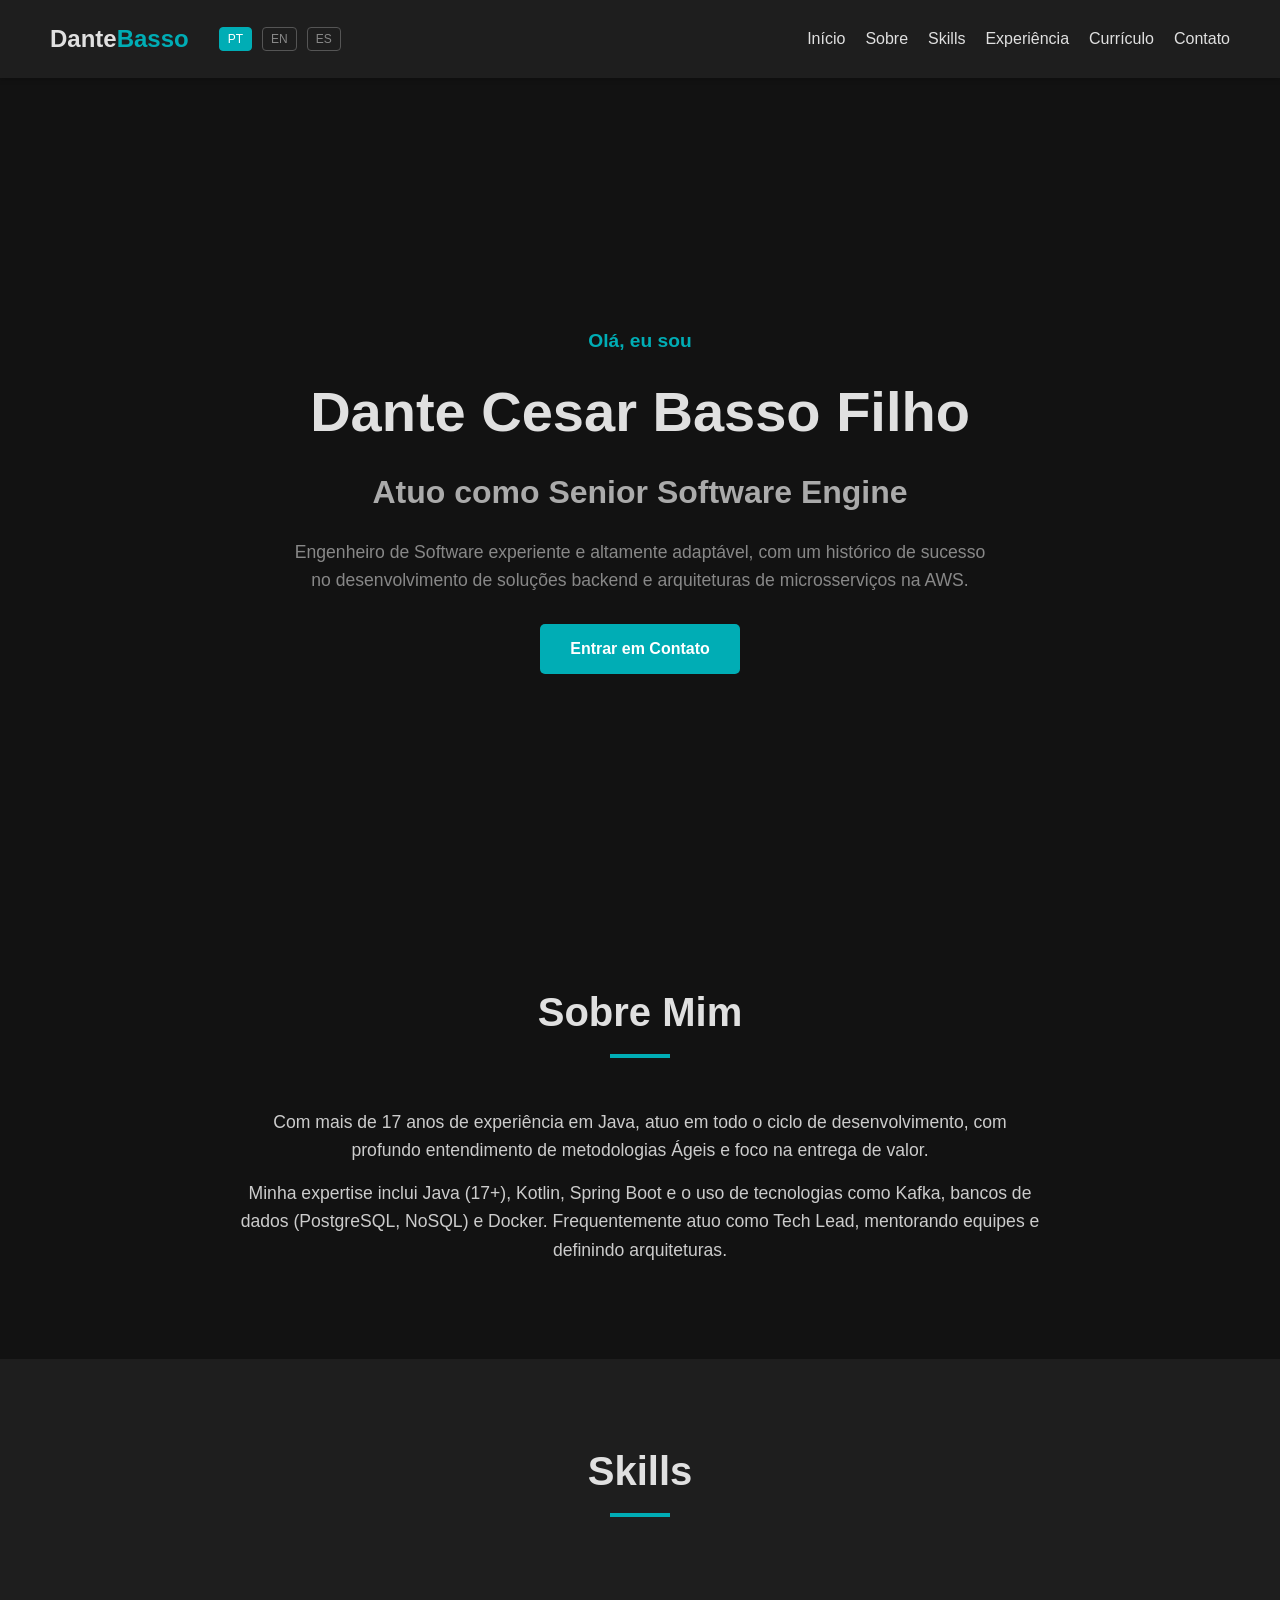
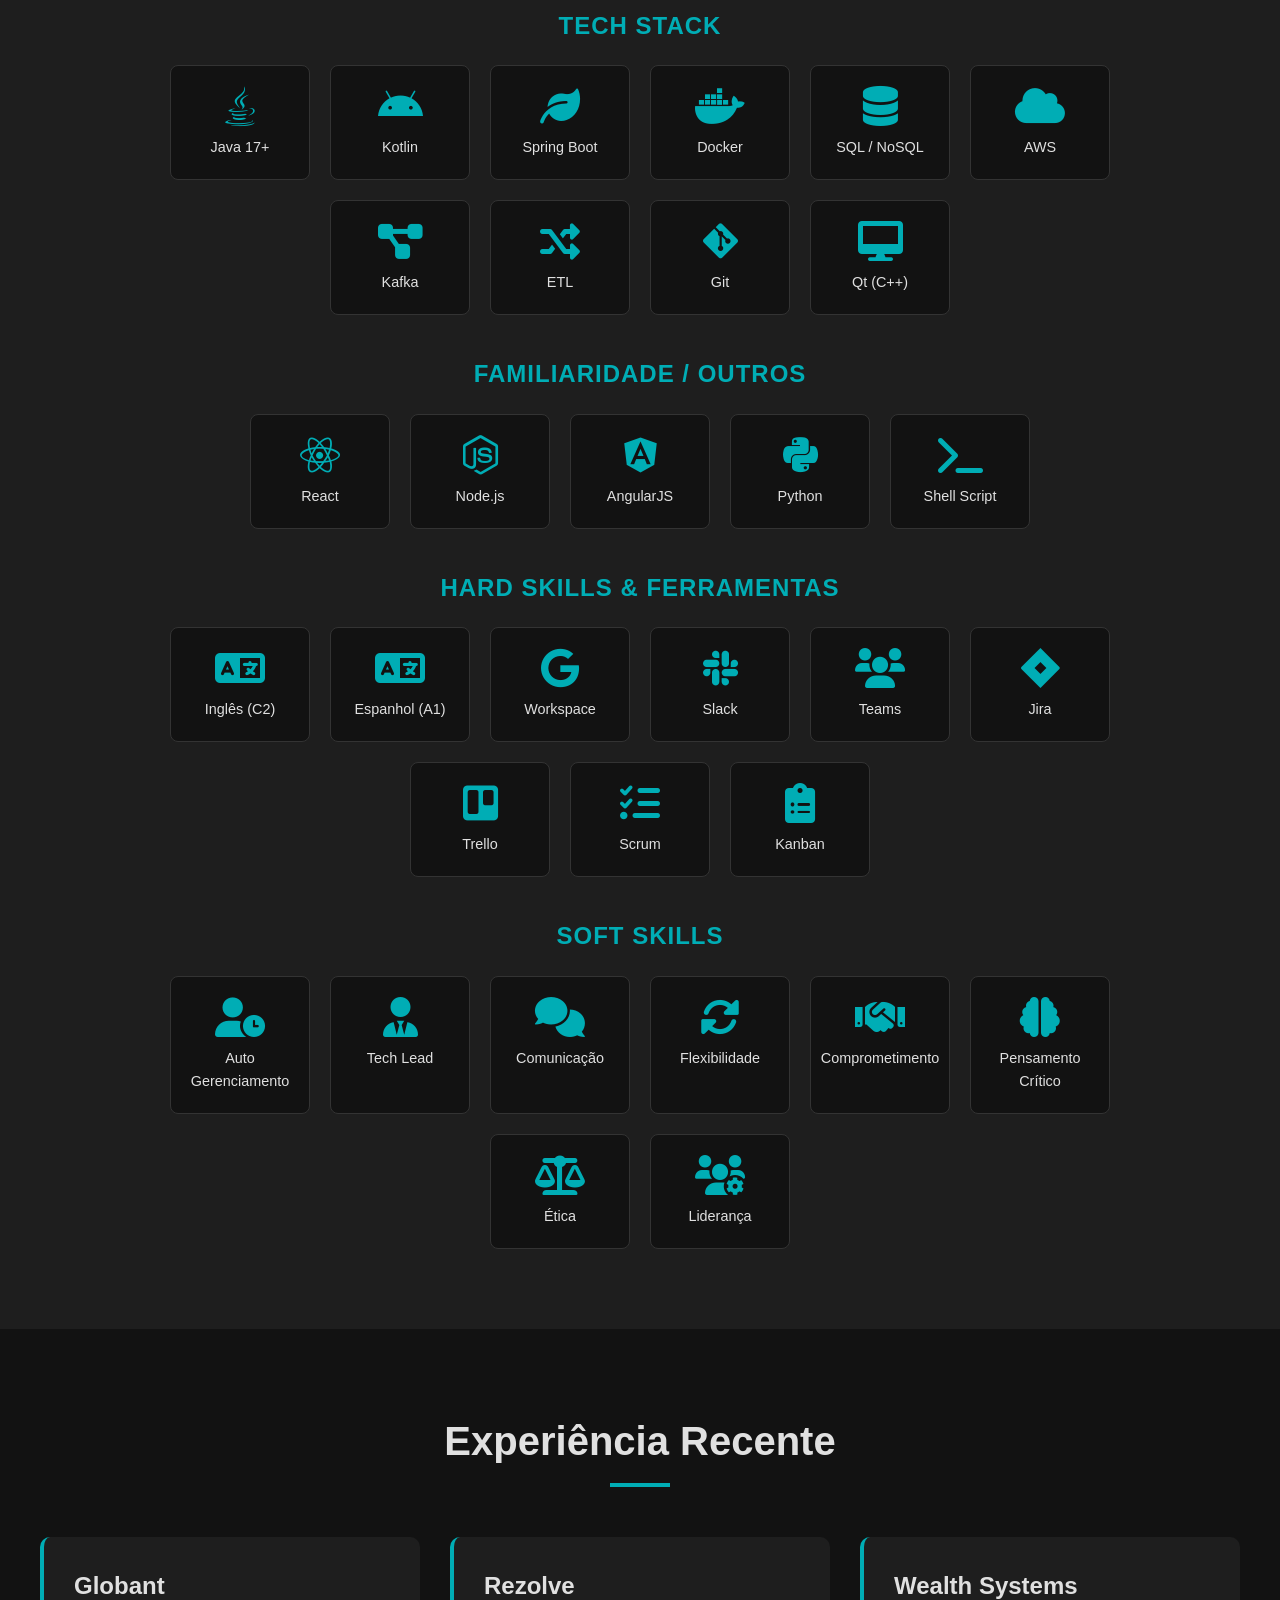
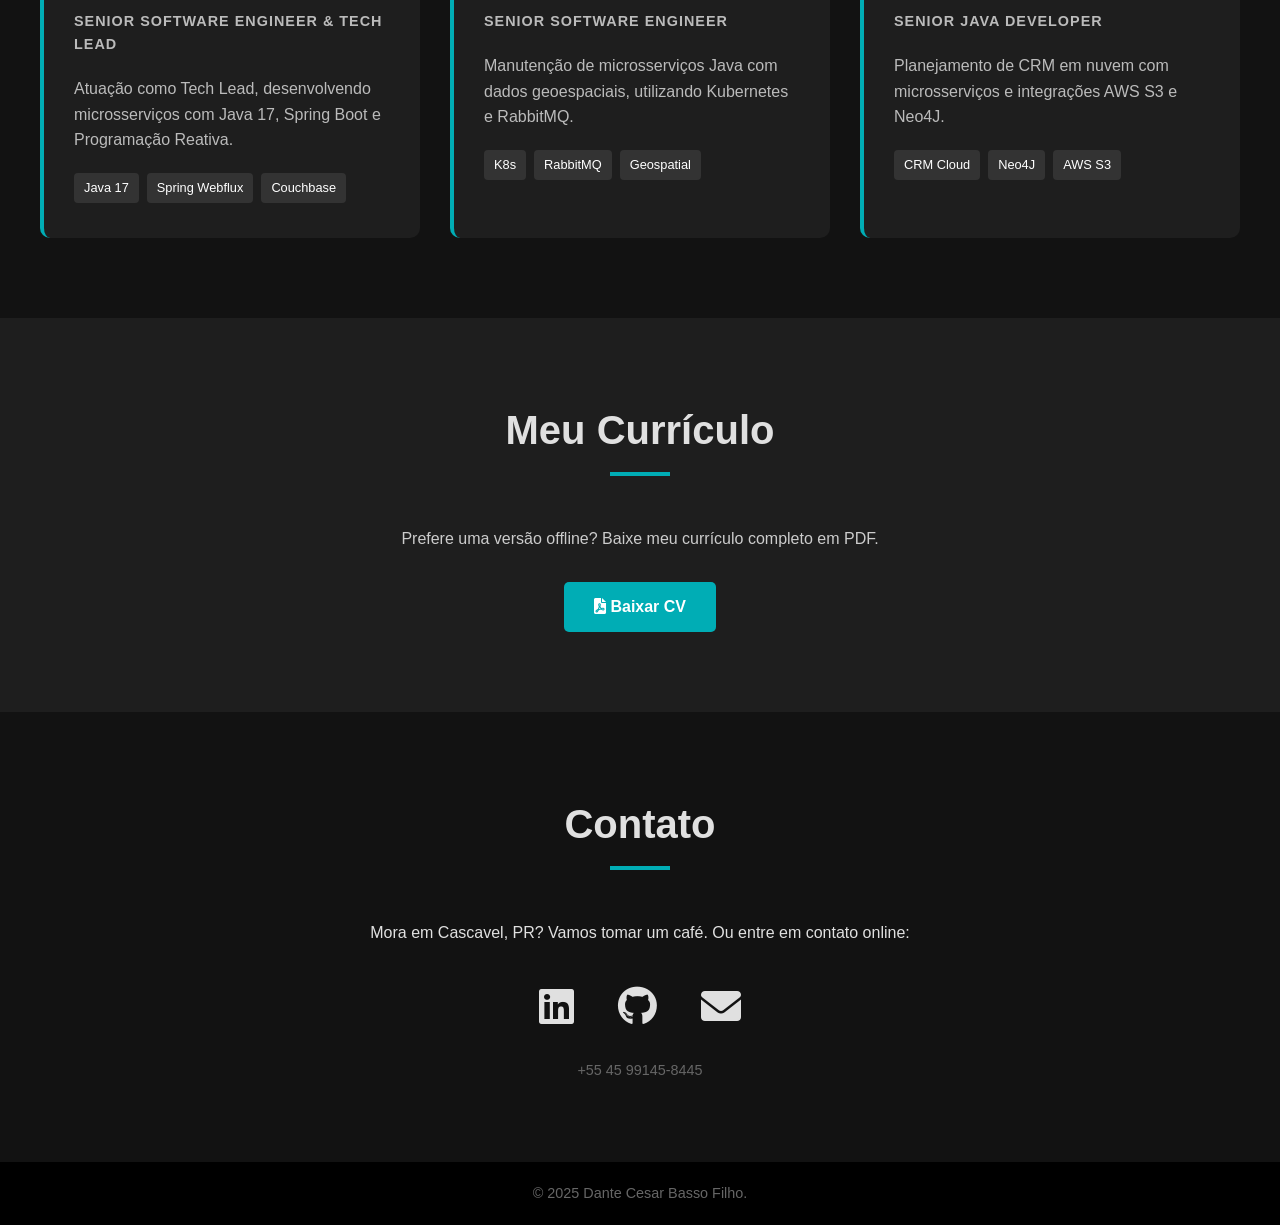
==== index.html @ 99626575 "Modelo em portugues, ingles e espanhol" ====
<!DOCTYPE html>
<html lang="pt-BR">
<head>
    <meta charset="UTF-8">
    <meta name="viewport" content="width=device-width, initial-scale=1.0">
    <title>Portfólio | Dante Basso</title>
    <link rel="stylesheet" href="https://cdnjs.cloudflare.com/ajax/libs/font-awesome/6.0.0/css/all.min.css">
    <link rel="stylesheet" href="style.css">
</head>
<body>

    <nav class="navbar">
        <div class="logo">Dante<span>Basso</span></div>
        
        <div class="language-switch">
            <button id="btn-pt" class="lang-btn active">PT</button>
            <button id="btn-en" class="lang-btn">EN</button>
            <button id="btn-es" class="lang-btn">ES</button>
        </div>

        <ul class="nav-links">
            <li><a href="#home" data-i18n="nav_home">Início</a></li>
            <li><a href="#about" data-i18n="nav_about">Sobre</a></li>
            <li><a href="#skills" data-i18n="nav_skills">Skills</a></li>
            <li><a href="#experience" data-i18n="nav_exp">Experiência</a></li>
            <li><a href="#resume" data-i18n="nav_resume">Currículo</a></li>
            <li><a href="#contact" data-i18n="nav_contact">Contato</a></li>
        </ul>
        <div class="menu-btn">
            <i class="fas fa-bars"></i>
        </div>
    </nav>

    <section id="home" class="hero">
        <div class="hero-content">
            <span class="greeting" data-i18n="hero_greeting">Olá, eu sou</span>
            <h1 class="name">Dante Cesar Basso Filho</h1>
            <h3 class="title"><span data-i18n="hero_role_prefix">Atuo como</span> <span id="typewriter"></span></h3>
            <p class="description" data-i18n="hero_desc">
                Engenheiro de Software experiente e altamente adaptável, com um histórico de sucesso no desenvolvimento de soluções backend e arquiteturas de microsserviços na AWS.
            </p>
            <a href="#contact" class="btn" data-i18n="btn_contact">Entrar em Contato</a>
        </div>
    </section>

    <section id="about" class="section">
        <h2 class="section-title" data-i18n="about_title">Sobre Mim</h2>
        <div class="about-content">
            <div class="about-text">
                <p data-i18n="about_text_1">
                    Com mais de 17 anos de experiência em Java, atuo em todo o ciclo de desenvolvimento, com profundo entendimento de metodologias Ágeis e foco na entrega de valor.
                </p>
                <p data-i18n="about_text_2">
                    Minha expertise inclui Java (17+), Kotlin, Spring Boot e o uso de tecnologias como Kafka, bancos de dados (PostgreSQL, NoSQL) e Docker. Frequentemente atuo como Tech Lead, mentorando equipes e definindo arquiteturas.
                </p>
            </div>
        </div>
    </section>

    <section id="skills" class="section bg-alt">
        <h2 class="section-title" data-i18n="nav_skills">Skills</h2>
        
        <h3 class="skill-category-title">Tech Stack</h3>
        <div class="skills-container">
            <div class="skill-card"><i class="fab fa-java"></i><p>Java 17+</p></div>
            <div class="skill-card"><i class="fab fa-android"></i><p>Kotlin</p></div>
            <div class="skill-card"><i class="fas fa-leaf"></i><p>Spring Boot</p></div>
            <div class="skill-card"><i class="fab fa-docker"></i><p>Docker</p></div>
            <div class="skill-card"><i class="fas fa-database"></i><p>SQL / NoSQL</p></div>
            <div class="skill-card"><i class="fas fa-cloud"></i><p>AWS</p></div>
            <div class="skill-card"><i class="fas fa-project-diagram"></i><p>Kafka</p></div>
            <div class="skill-card"><i class="fas fa-random"></i><p>ETL</p></div>
            <div class="skill-card"><i class="fab fa-git-alt"></i><p>Git</p></div>
            <div class="skill-card"><i class="fas fa-desktop"></i><p>Qt (C++)</p></div>
        </div>

        <h3 class="skill-category-title" data-i18n="skills_cat_familiarity">Familiaridade</h3>
        <div class="skills-container">
            <div class="skill-card"><i class="fab fa-react"></i><p>React</p></div>
            <div class="skill-card"><i class="fab fa-node-js"></i><p>Node.js</p></div>
            <div class="skill-card"><i class="fab fa-angular"></i><p>AngularJS</p></div>
            <div class="skill-card"><i class="fab fa-python"></i><p>Python</p></div>
            <div class="skill-card"><i class="fas fa-terminal"></i><p>Shell Script</p></div>
        </div>

        <h3 class="skill-category-title" data-i18n="skills_cat_hard">Hard Skills & Tools</h3>
        <div class="skills-container">
            <div class="skill-card"><i class="fas fa-language"></i><p data-i18n="skill_english">Inglês (C2)</p></div>
            <div class="skill-card"><i class="fas fa-language"></i><p data-i18n="skill_spanish">Espanhol (A1)</p></div>
            <div class="skill-card"><i class="fab fa-google"></i><p>Workspace</p></div>
            <div class="skill-card"><i class="fab fa-slack"></i><p>Slack</p></div>
            <div class="skill-card"><i class="fas fa-users"></i><p>Teams</p></div>
            <div class="skill-card"><i class="fab fa-jira"></i><p>Jira</p></div>
            <div class="skill-card"><i class="fab fa-trello"></i><p>Trello</p></div>
            <div class="skill-card"><i class="fas fa-tasks"></i><p>Scrum</p></div>
            <div class="skill-card"><i class="fas fa-clipboard-list"></i><p>Kanban</p></div>
        </div>

        <h3 class="skill-category-title">Soft Skills</h3>
        <div class="skills-container">
            <div class="skill-card"><i class="fas fa-user-clock"></i><p data-i18n="skill_self_management">Auto Gerenciamento</p></div>
            <div class="skill-card"><i class="fas fa-user-tie"></i><p>Tech Lead</p></div>
            <div class="skill-card"><i class="fas fa-comments"></i><p data-i18n="skill_communication">Comunicação</p></div>
            <div class="skill-card"><i class="fas fa-sync-alt"></i><p data-i18n="skill_flexibility">Flexibilidade</p></div>
            <div class="skill-card"><i class="fas fa-handshake"></i><p data-i18n="skill_commitment">Comprometimento</p></div>
            <div class="skill-card"><i class="fas fa-brain"></i><p data-i18n="skill_critical">Pensamento Crítico</p></div>
            <div class="skill-card"><i class="fas fa-balance-scale"></i><p data-i18n="skill_ethics">Ética</p></div>
            <div class="skill-card"><i class="fas fa-users-cog"></i><p data-i18n="skill_leadership">Liderança</p></div>
        </div>
    </section>

    <section id="experience" class="section">
        <h2 class="section-title" data-i18n="exp_title">Experiência Recente</h2>
        <div class="projects-container">
            
            <div class="project-card">
                <div class="project-info">
                    <h3>Globant</h3>
                    <p class="role">Senior Software Engineer & Tech Lead</p>
                    <p data-i18n="exp_globant_desc">
                        Atuação como Tech Lead, desenvolvendo microsserviços com Java 17, Spring Boot e Programação Reativa.
                    </p>
                    <div class="tags">
                        <span>Java 17</span><span>Spring Webflux</span><span>Couchbase</span>
                    </div>
                </div>
            </div>

            <div class="project-card">
                <div class="project-info">
                    <h3>Rezolve</h3>
                    <p class="role">Senior Software Engineer</p>
                    <p data-i18n="exp_rezolve_desc">
                        Manutenção de microsserviços Java com dados geoespaciais, utilizando Kubernetes e RabbitMQ.
                    </p>
                    <div class="tags">
                        <span>K8s</span><span>RabbitMQ</span><span>Geospatial</span>
                    </div>
                </div>
            </div>

            <div class="project-card">
                <div class="project-info">
                    <h3>Wealth Systems</h3>
                    <p class="role">Senior Java Developer</p>
                    <p data-i18n="exp_wealth_desc">
                        Planejamento de CRM em nuvem com microsserviços e integrações AWS S3 e Neo4J.
                    </p>
                    <div class="tags">
                        <span>CRM Cloud</span><span>Neo4J</span><span>AWS S3</span>
                    </div>
                </div>
            </div>

        </div>
    </section>

    <section id="resume" class="section bg-alt">
        <h2 class="section-title" data-i18n="resume_title">Meu Currículo</h2>
        <div class="resume-content" style="text-align: center;">
            <p style="margin-bottom: 30px; color: #ccc;" data-i18n="resume_text">
                Prefere uma versão offline? Baixe meu currículo completo em PDF.
            </p>
            <a href="cv.pdf" download="Dante_Basso_CV.pdf" class="btn">
                <i class="fas fa-file-pdf"></i> <span data-i18n="btn_download">Download CV</span>
            </a>
        </div>
    </section>

    <section id="contact" class="section">
        <h2 class="section-title" data-i18n="nav_contact">Contato</h2>
        <div class="contact-container" style="text-align: center;">
            <p data-i18n="contact_text">Mora em Cascavel, PR? Vamos tomar um café. Ou entre em contato online:</p>
            <div class="social-links">
                <a href="https://www.linkedin.com/in/dante-basso-filho" target="_blank"><i class="fab fa-linkedin"></i></a>
                <a href="https://github.com/dcbasso" target="_blank"><i class="fab fa-github"></i></a>
                <a href="mailto:dcbasso@gmail.com"><i class="fas fa-envelope"></i></a>
            </div>
            <p style="margin-top: 20px; font-size: 0.9rem; color: #666;">+55 45 99145-8445</p>
        </div>
    </section>

    <footer>
        <p>&copy; 2025 Dante Cesar Basso Filho.</p>
    </footer>

    <script src="script.js"></script>
</body>
</html>
---- style.css ----
/* === Variáveis === */
:root {
    --bg-color: #121212;
    --bg-alt: #1e1e1e;
    --text-color: #e0e0e0;
    --accent-color: #00adb5; 
    --accent-hover: #008c94;
    --font-main: 'Segoe UI', Tahoma, Geneva, Verdana, sans-serif;
}

/* === Reset === */
* { margin: 0; padding: 0; box-sizing: border-box; font-family: var(--font-main); scroll-behavior: smooth; }
body { background-color: var(--bg-color); color: var(--text-color); line-height: 1.6; }
a { text-decoration: none; color: inherit; }
ul { list-style: none; }

/* === Navbar === */
.navbar {
    display: flex; justify-content: space-between; align-items: center;
    padding: 20px 50px; background-color: var(--bg-alt);
    position: fixed; width: 100%; top: 0; z-index: 1000;
    box-shadow: 0 2px 5px rgba(0,0,0,0.2);
}
.logo { font-size: 1.5rem; font-weight: bold; }
.logo span { color: var(--accent-color); }

/* Switch Idioma */
.language-switch { display: flex; gap: 10px; margin-right: auto; margin-left: 30px;}
.lang-btn {
    background: transparent; border: 1px solid #555; color: #888;
    padding: 4px 8px; cursor: pointer; font-size: 0.75rem;
    border-radius: 4px; transition: 0.3s;
}
.lang-btn:hover { border-color: var(--accent-color); color: var(--accent-color); }
.lang-btn.active { background-color: var(--accent-color); border-color: var(--accent-color); color: #fff; }

.nav-links { display: flex; gap: 20px; }
.nav-links a { transition: 0.3s; font-weight: 500; }
.nav-links a:hover { color: var(--accent-color); }
.menu-btn { display: none; cursor: pointer; font-size: 1.5rem; }

/* === Hero === */
.hero { min-height: 100vh; display: flex; align-items: center; justify-content: center; text-align: center; padding: 100px 20px 0; }
.greeting { color: var(--accent-color); font-size: 1.2rem; font-weight: 600; }
.name { font-size: 3.5rem; margin: 10px 0; }
.title { font-size: 2rem; margin-bottom: 20px; color: #aaa; }
.description { max-width: 700px; margin: 0 auto 30px; color: #888; font-size: 1.1rem; }
.btn { padding: 12px 30px; background-color: var(--accent-color); color: #fff; border-radius: 5px; font-weight: bold; transition: 0.3s; display: inline-block; }
.btn:hover { background-color: var(--accent-hover); transform: scale(1.05); }

/* === Sections === */
.section { padding: 80px 20px; text-align: center; }
.bg-alt { background-color: var(--bg-alt); }
.section-title { font-size: 2.5rem; margin-bottom: 50px; position: relative; display: inline-block; }
.section-title::after { content: ''; display: block; width: 60px; height: 4px; background: var(--accent-color); margin: 10px auto 0; }

/* === About === */
.about-content { max-width: 800px; margin: 0 auto; }
.about-text p { margin-bottom: 15px; font-size: 1.1rem; color: #ccc; }

/* === Skills === */
.skill-category-title {
    font-size: 1.5rem;
    color: var(--accent-color);
    margin: 40px 0 20px;
    text-transform: uppercase;
    letter-spacing: 1px;
}
.skills-container { display: flex; flex-wrap: wrap; justify-content: center; gap: 20px; max-width: 1000px; margin: 0 auto; }
.skill-card { background: var(--bg-color); padding: 20px; border-radius: 8px; width: 140px; border: 1px solid #333; transition: 0.3s; display: flex; flex-direction: column; align-items: center; }
.skill-card:hover { border-color: var(--accent-color); transform: translateY(-5px); }
.skill-card i { font-size: 2.5rem; color: var(--accent-color); margin-bottom: 10px; }
.skill-card p { font-size: 0.9rem; font-weight: 500; }

/* === Projects/Experience === */
.projects-container { display: grid; grid-template-columns: repeat(auto-fit, minmax(300px, 1fr)); gap: 30px; max-width: 1200px; margin: 0 auto; }
.project-card { background: var(--bg-alt); padding: 30px; border-radius: 10px; text-align: left; border-left: 4px solid var(--accent-color); transition: 0.3s; }
.project-card:hover { transform: translateY(-5px); background: #252525; }
.project-card h3 { margin-bottom: 5px; font-size: 1.5rem; }
.role { color: var(--accent-color); font-size: 0.9rem; font-weight: bold; margin-bottom: 15px; text-transform: uppercase; letter-spacing: 1px; display: block; }
.project-info p { margin-bottom: 20px; color: #bbb; }
.tags span { font-size: 0.8rem; background: #333; color: #fff; padding: 5px 10px; border-radius: 4px; margin-right: 8px; display: inline-block; margin-bottom: 5px; }

/* === Contact & Footer === */
.social-links { margin-top: 30px; }
.social-links a { font-size: 2.5rem; margin: 0 20px; color: var(--text-color); transition: 0.3s; }
.social-links a:hover { color: var(--accent-color); }
footer { padding: 20px; text-align: center; background: #000; font-size: 0.9rem; color: #666; margin-top: 0px; }

/* === Mobile === */
@media (max-width: 768px) {
    .navbar { padding: 20px; }
    .menu-btn { display: block; }
    .nav-links { display: none; position: absolute; top: 70px; left: 0; width: 100%; background-color: var(--bg-alt); flex-direction: column; align-items: center; padding: 20px 0; border-top: 1px solid #333; }
    .nav-links.active { display: flex; }
    .nav-links li { margin: 15px 0; }
    .language-switch { margin-left: 0; margin-right: 20px;}
    .name { font-size: 2.5rem; }
    .skill-card { width: 45%; }
}
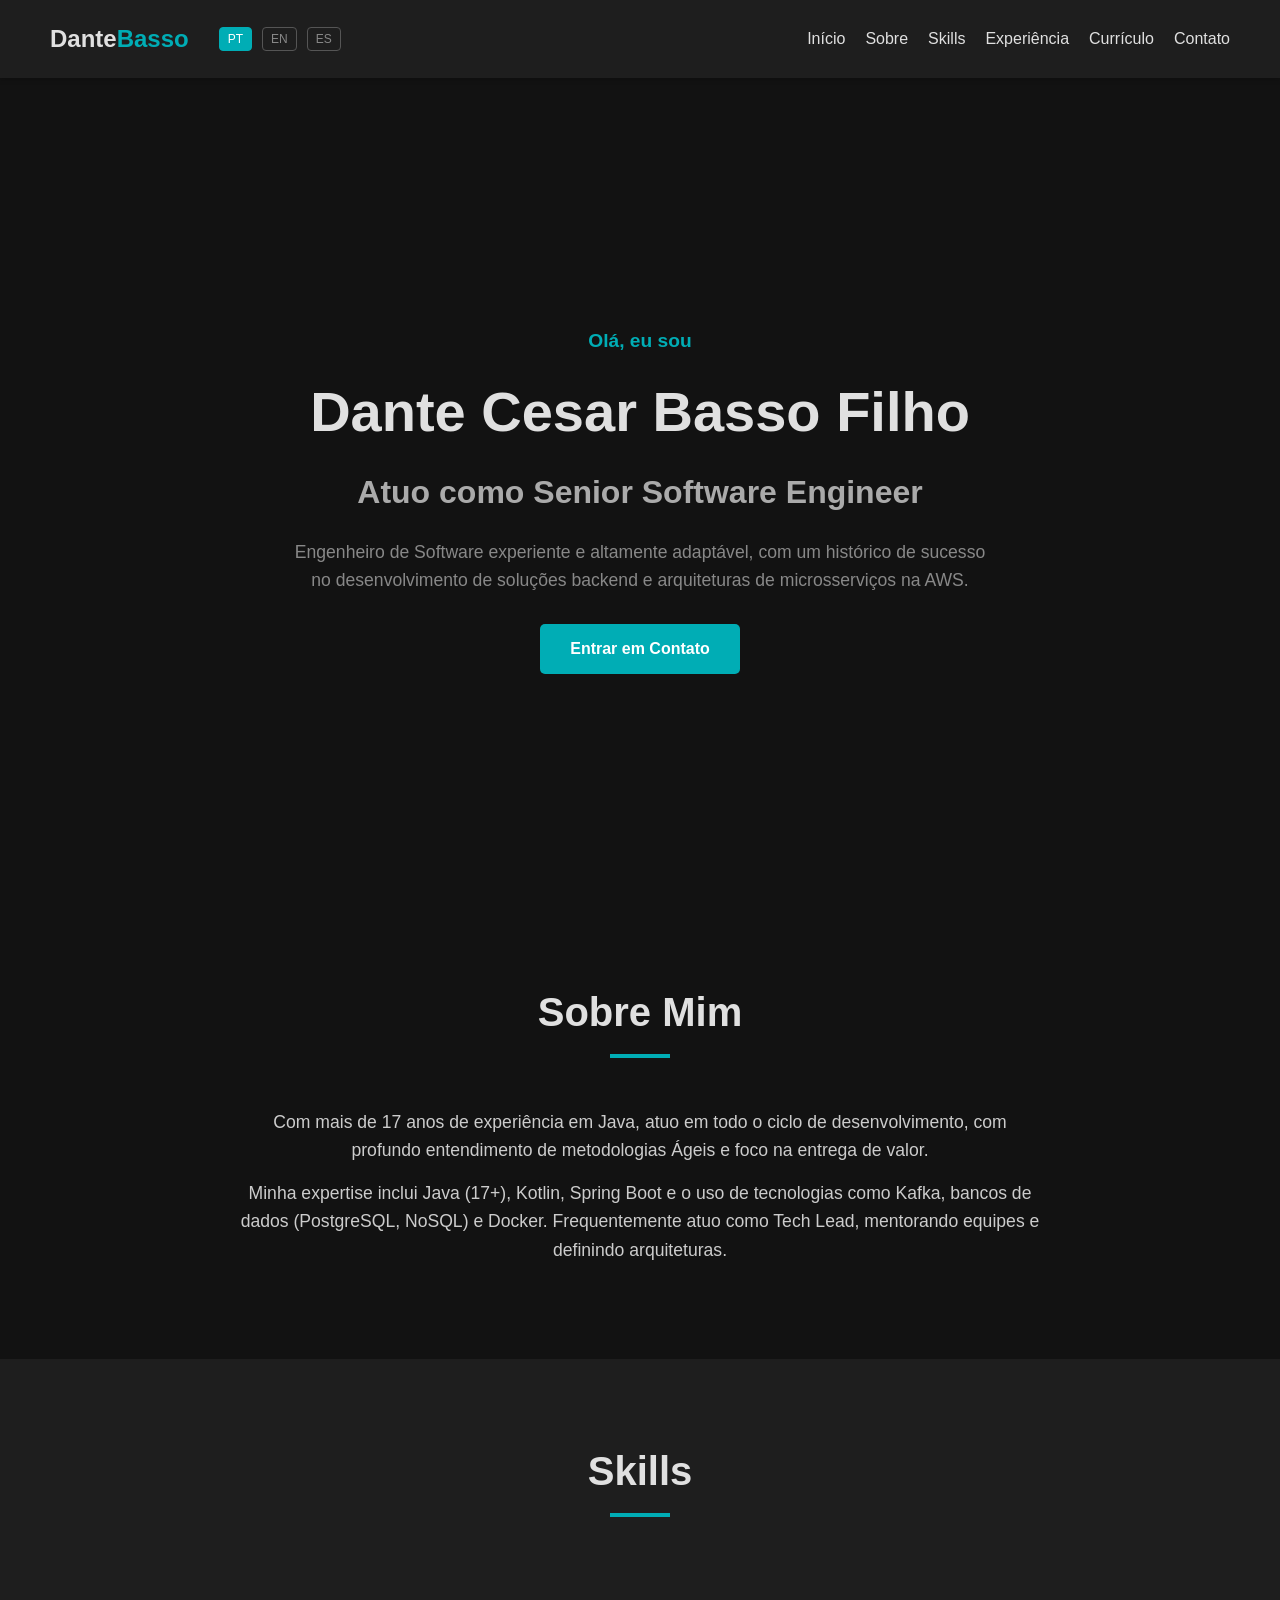
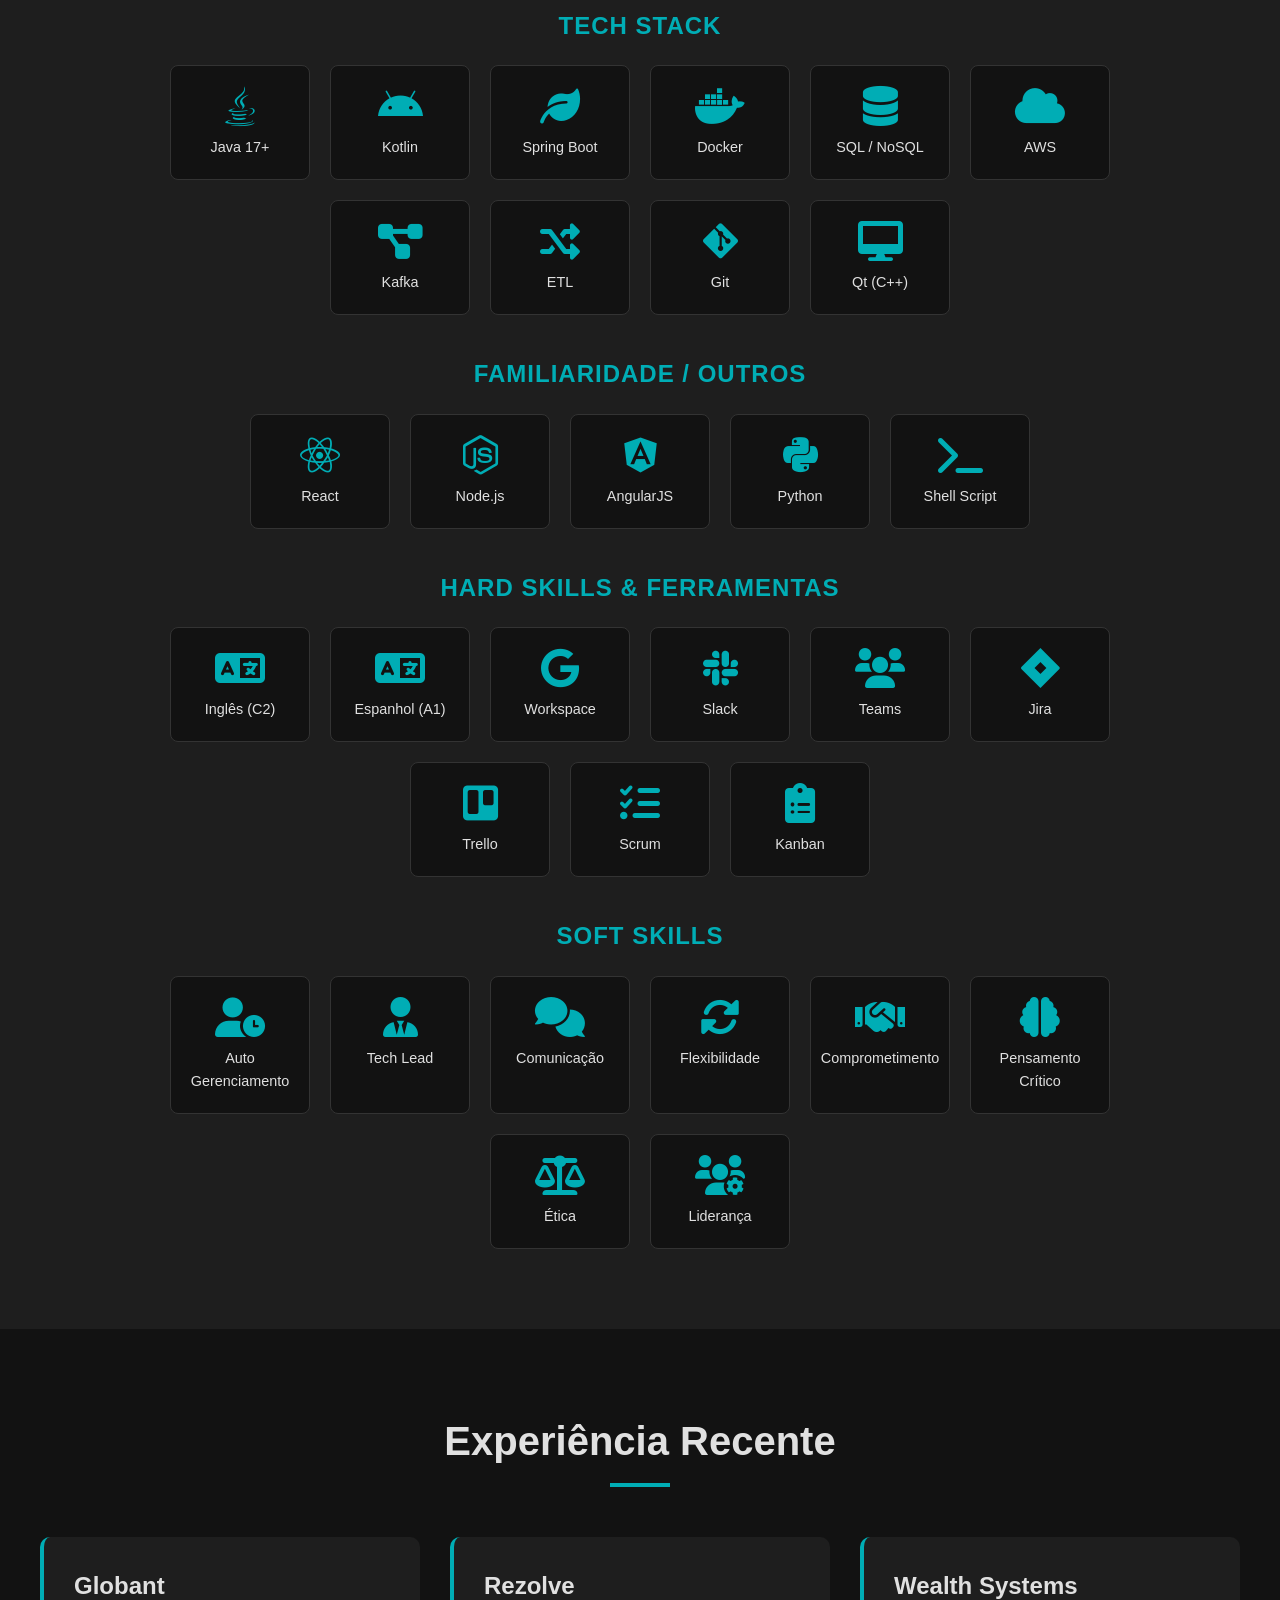
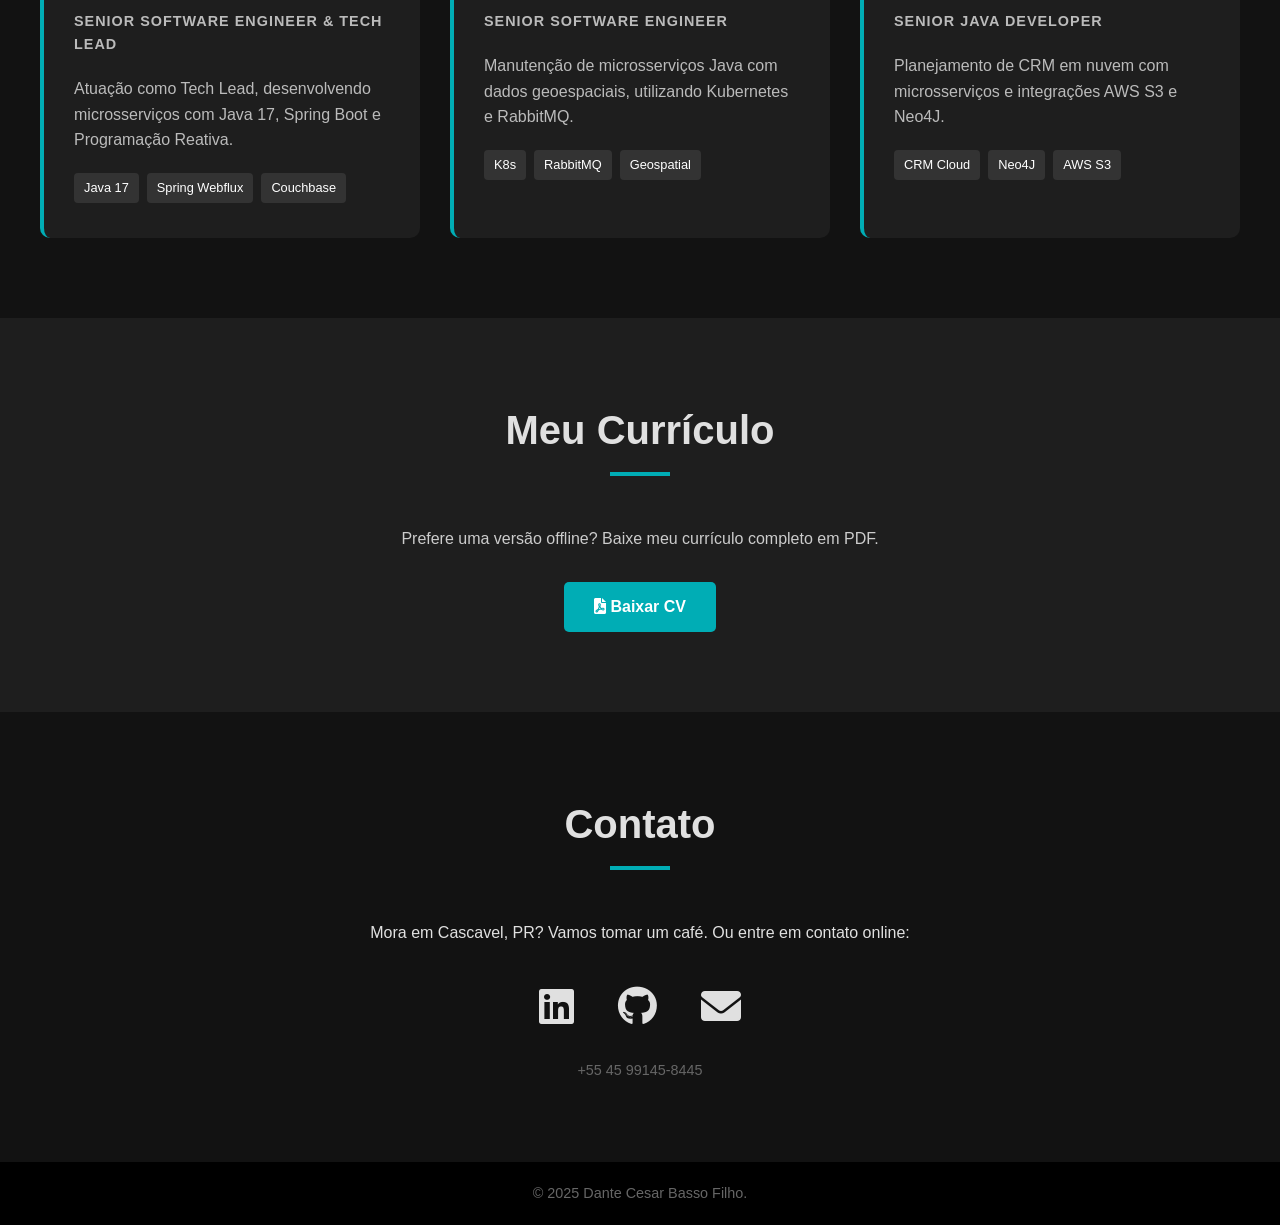
==== commit 6243bb68: "pdf added" ====
--- a/index.html
+++ b/index.html
@@ -159,9 +159,9 @@
         <h2 class="section-title" data-i18n="resume_title">Meu Currículo</h2>
         <div class="resume-content" style="text-align: center;">
             <p style="margin-bottom: 30px; color: #ccc;" data-i18n="resume_text">
-                Prefere uma versão offline? Baixe meu currículo completo em PDF.
+                Baixe meu currículo completo em PDF.
             </p>
-            <a href="cv.pdf" download="Dante_Basso_CV.pdf" class="btn">
+            <a href="Resume_Dante_Basso_(2025_ENG).pdf" target="_blank" rel="noopener noreferrer" download="Resume_Dante_Basso_(2025_ENG).pdf" class="btn">
                 <i class="fas fa-file-pdf"></i> <span data-i18n="btn_download">Download CV</span>
             </a>
         </div>
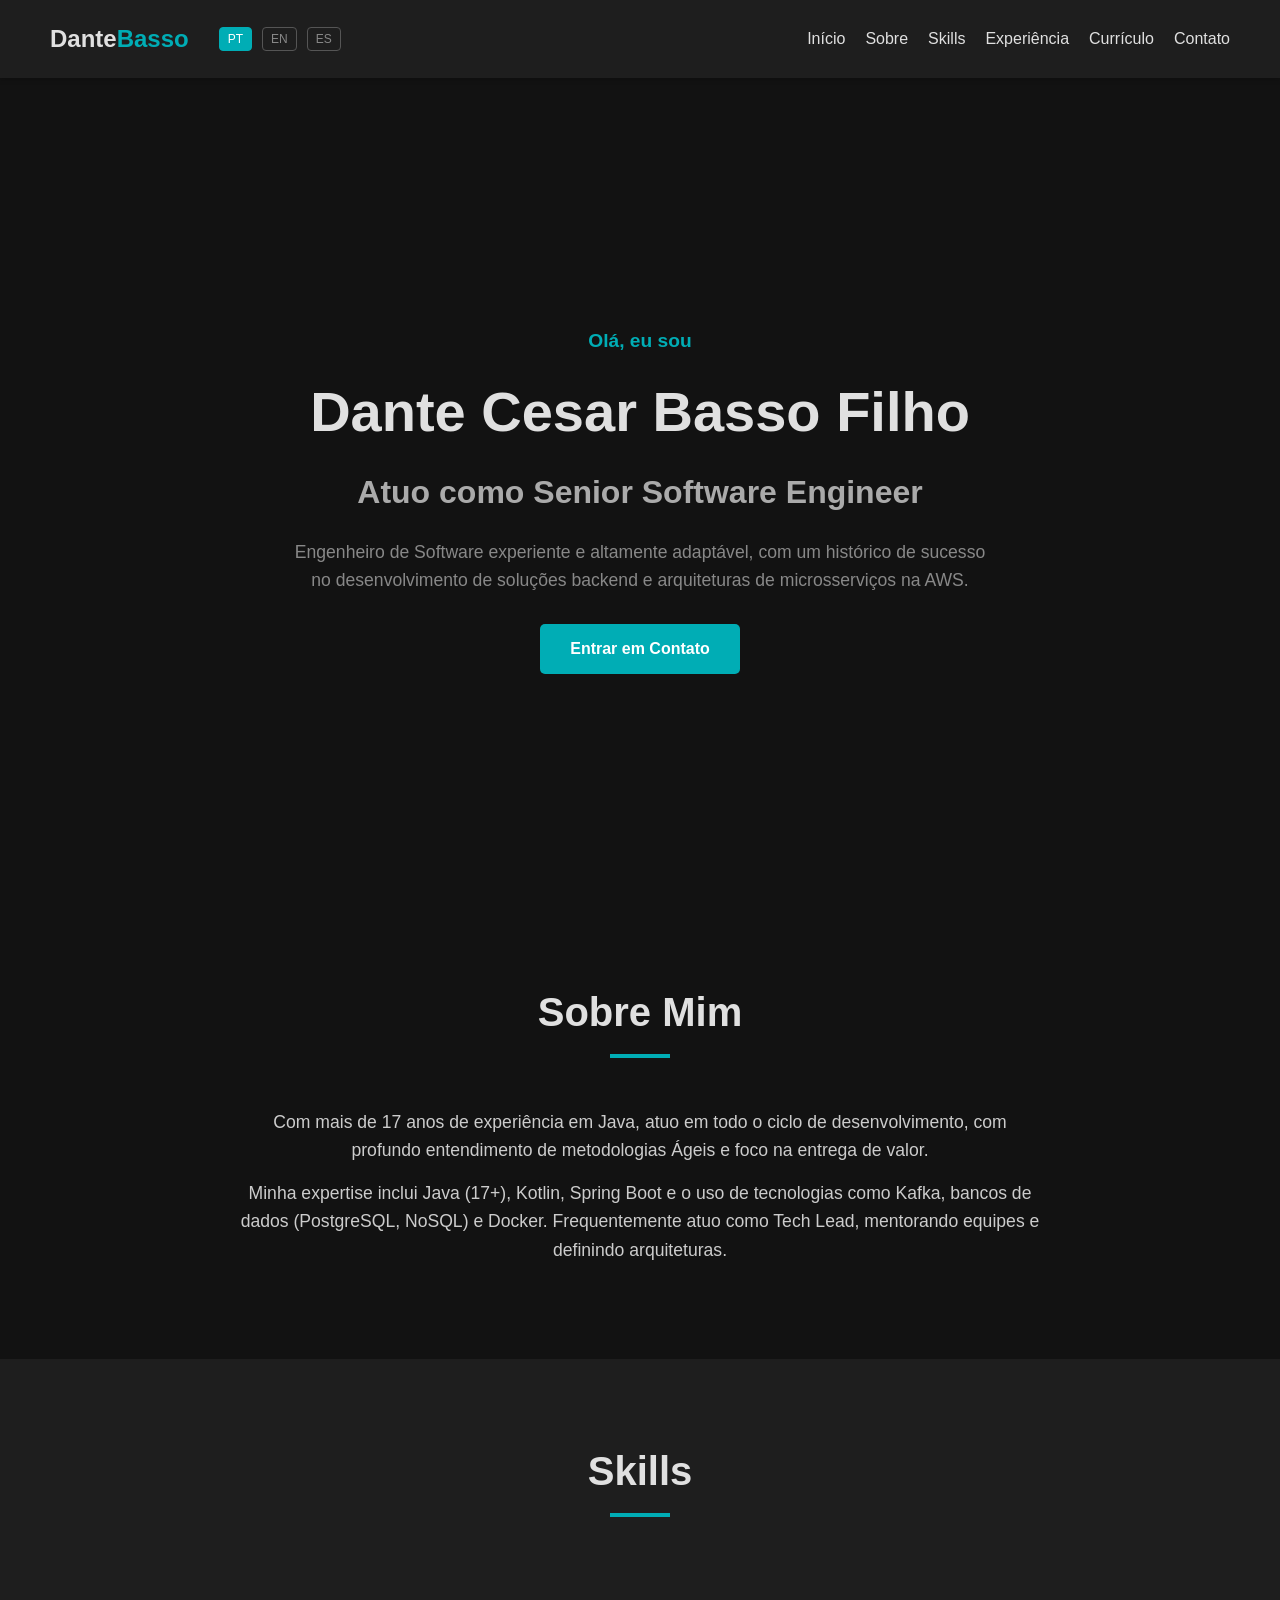
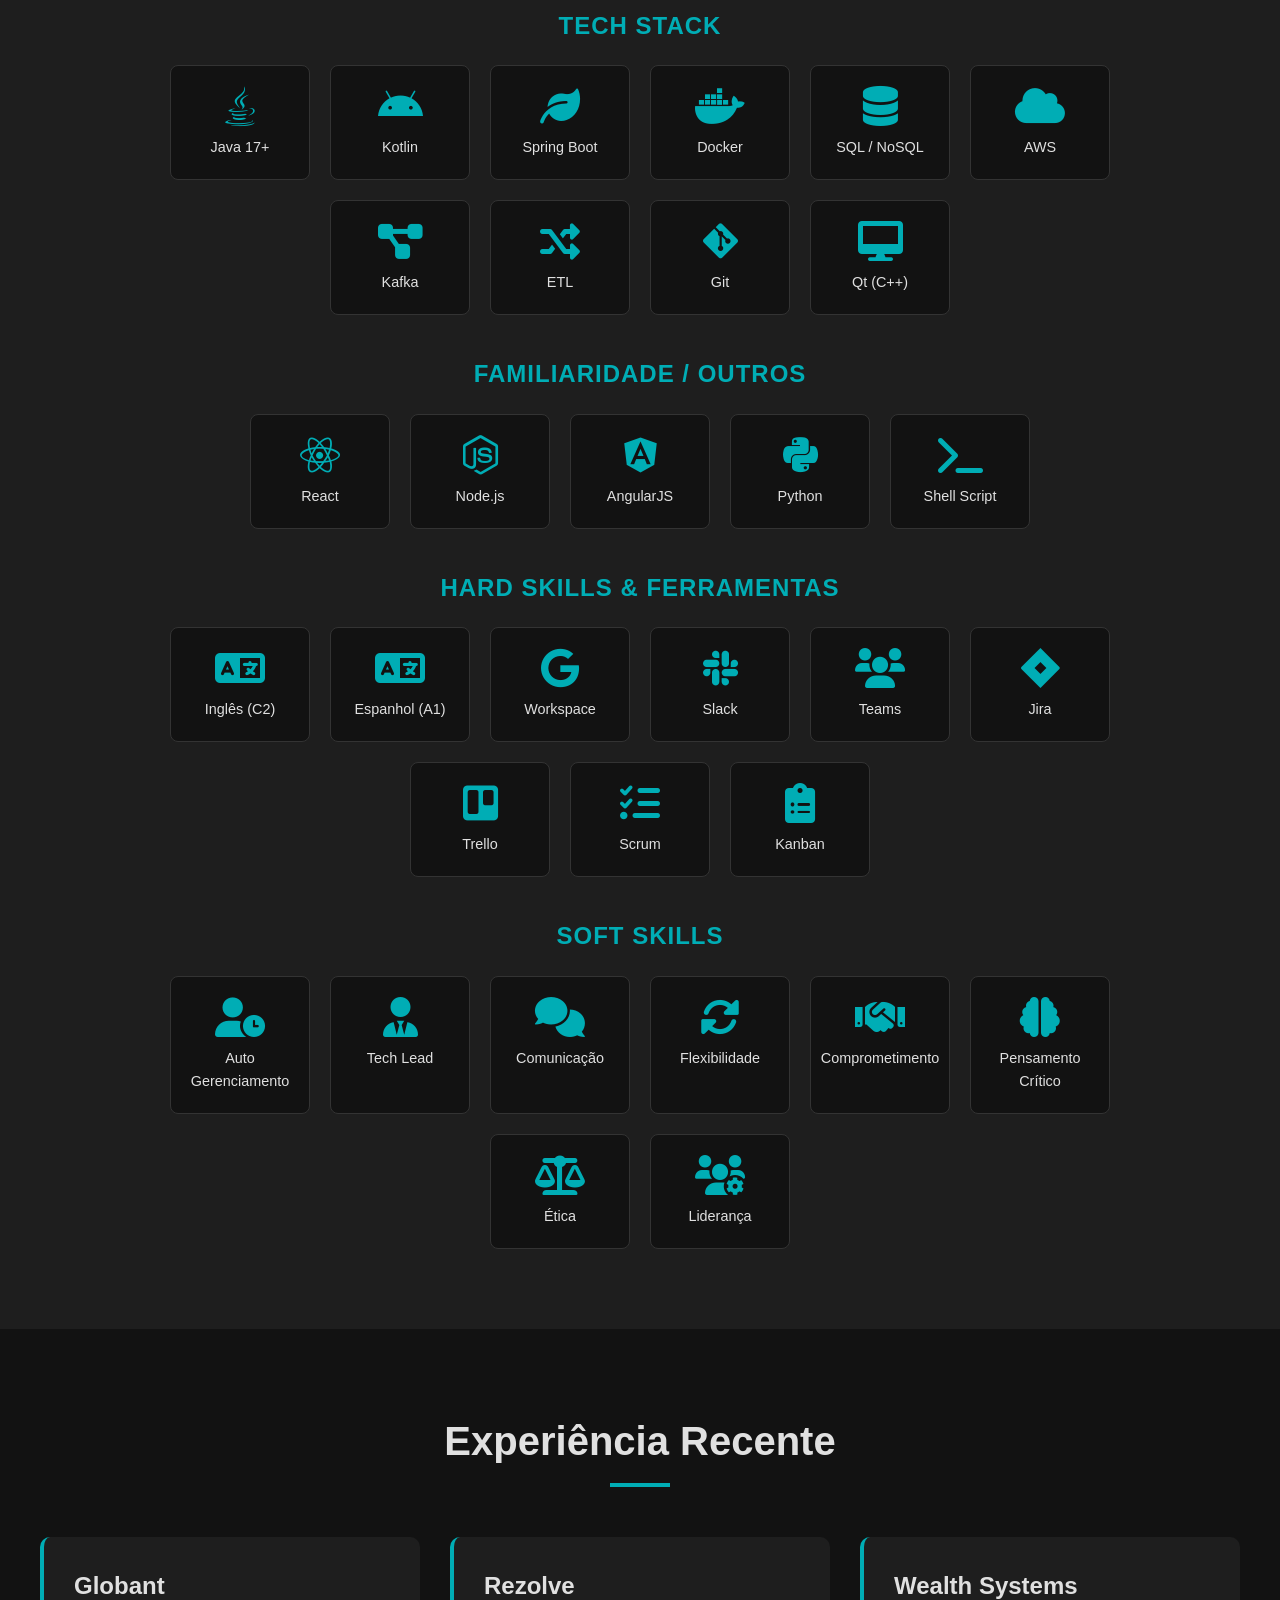
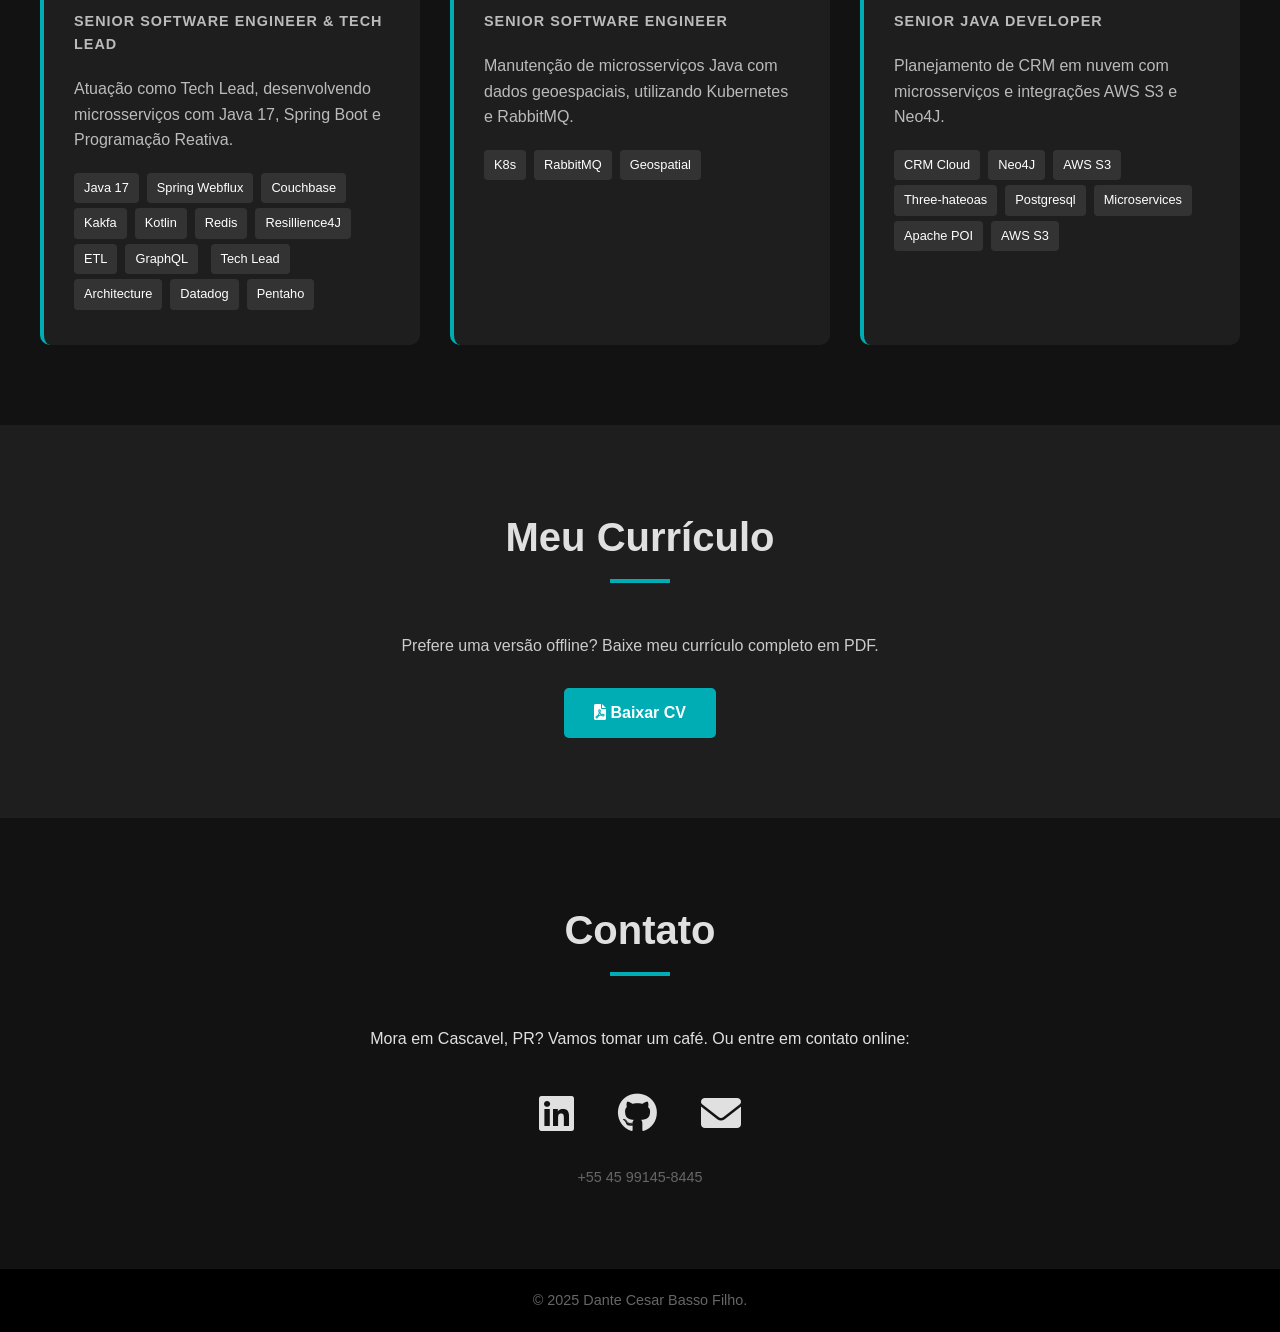
==== commit 46933b05: "labels" ====
--- a/index.html
+++ b/index.html
@@ -121,7 +121,8 @@
                         Atuação como Tech Lead, desenvolvendo microsserviços com Java 17, Spring Boot e Programação Reativa.
                     </p>
                     <div class="tags">
-                        <span>Java 17</span><span>Spring Webflux</span><span>Couchbase</span>
+                        <span>Java 17</span><span>Spring Webflux</span><span>Couchbase</span><span>Kakfa</span><span>Kotlin</span><span>Redis</span><span>Resillience4J</span><span>ETL</span><span>GraphQL</span>
+                        <span>Tech Lead</span><span>Architecture</span><span>Datadog</span><span>Pentaho</span>
                     </div>
                 </div>
             </div>
@@ -147,7 +148,7 @@
                         Planejamento de CRM em nuvem com microsserviços e integrações AWS S3 e Neo4J.
                     </p>
                     <div class="tags">
-                        <span>CRM Cloud</span><span>Neo4J</span><span>AWS S3</span>
+                        <span>CRM Cloud</span><span>Neo4J</span><span>AWS S3</span><span>Three-hateoas</span><span>Postgresql</span><span>Microservices</span><span>Apache POI</span><span>AWS S3</span>
                     </div>
                 </div>
             </div>
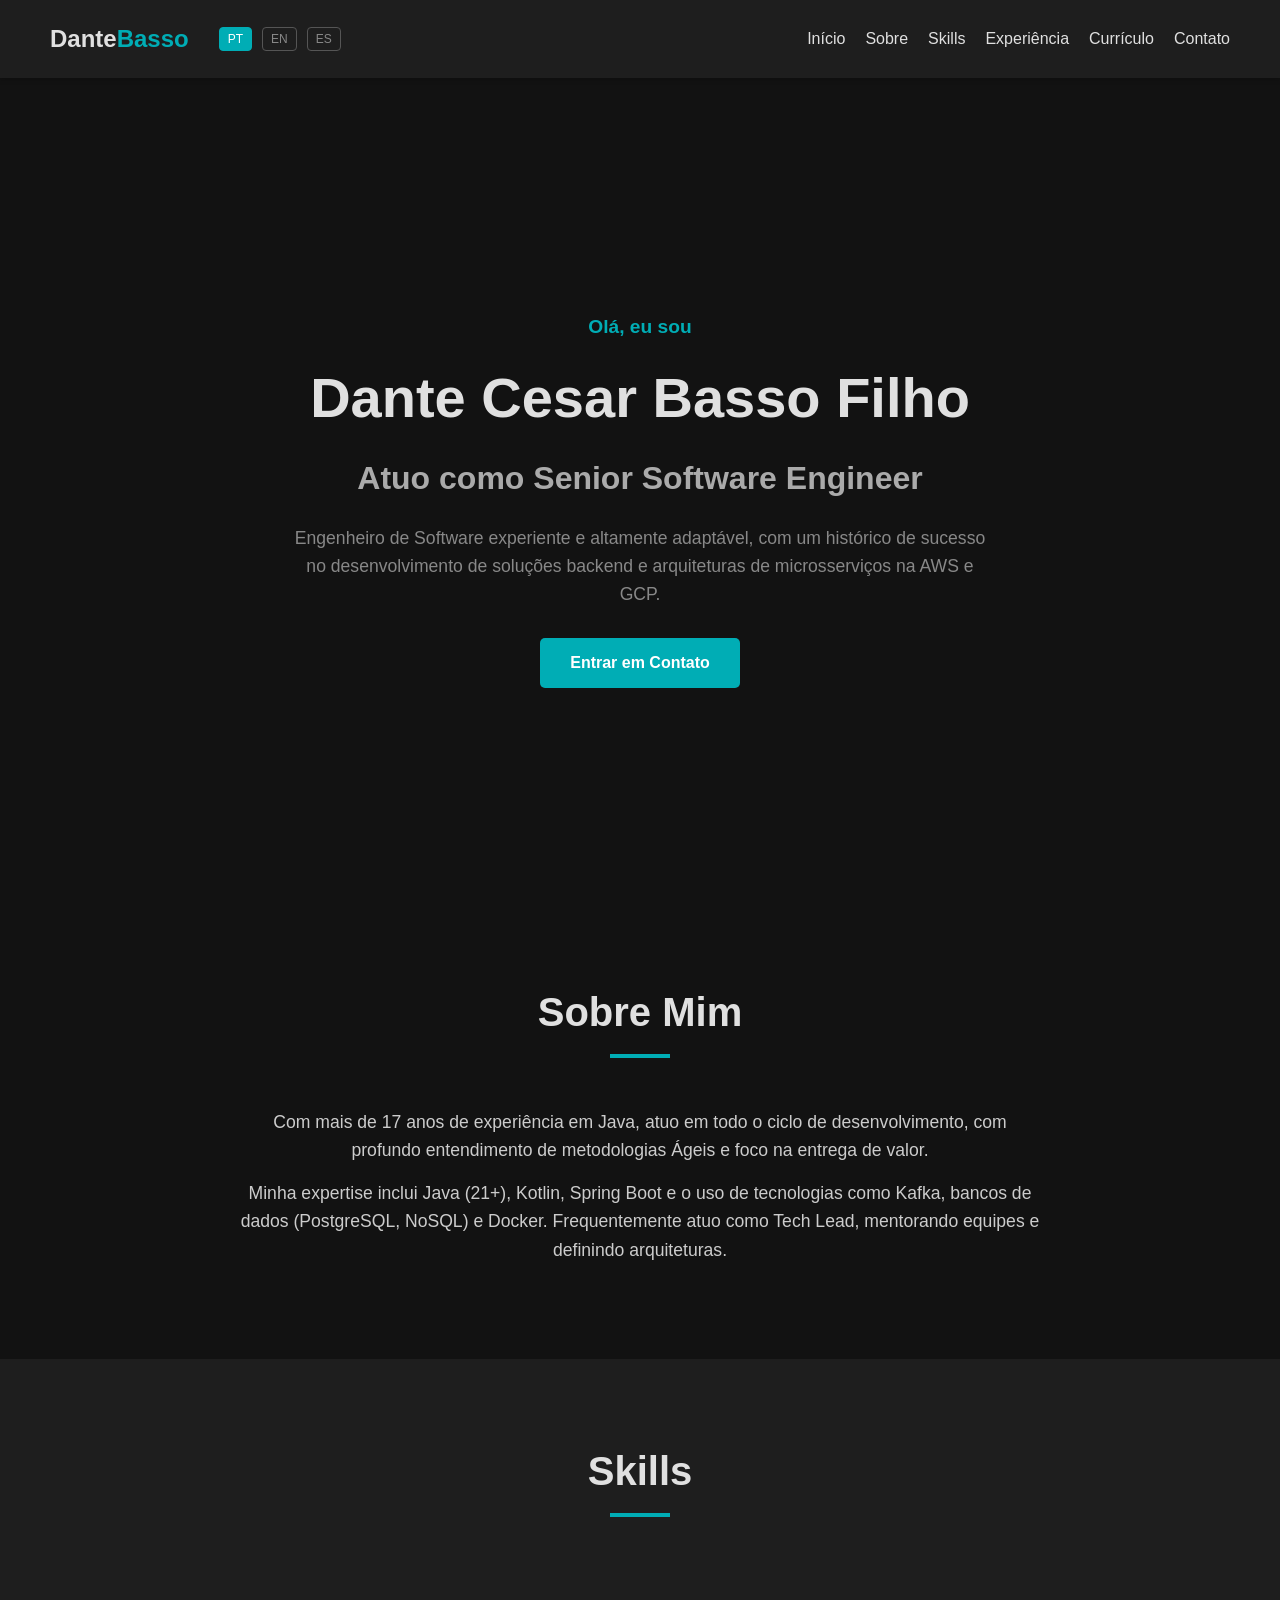
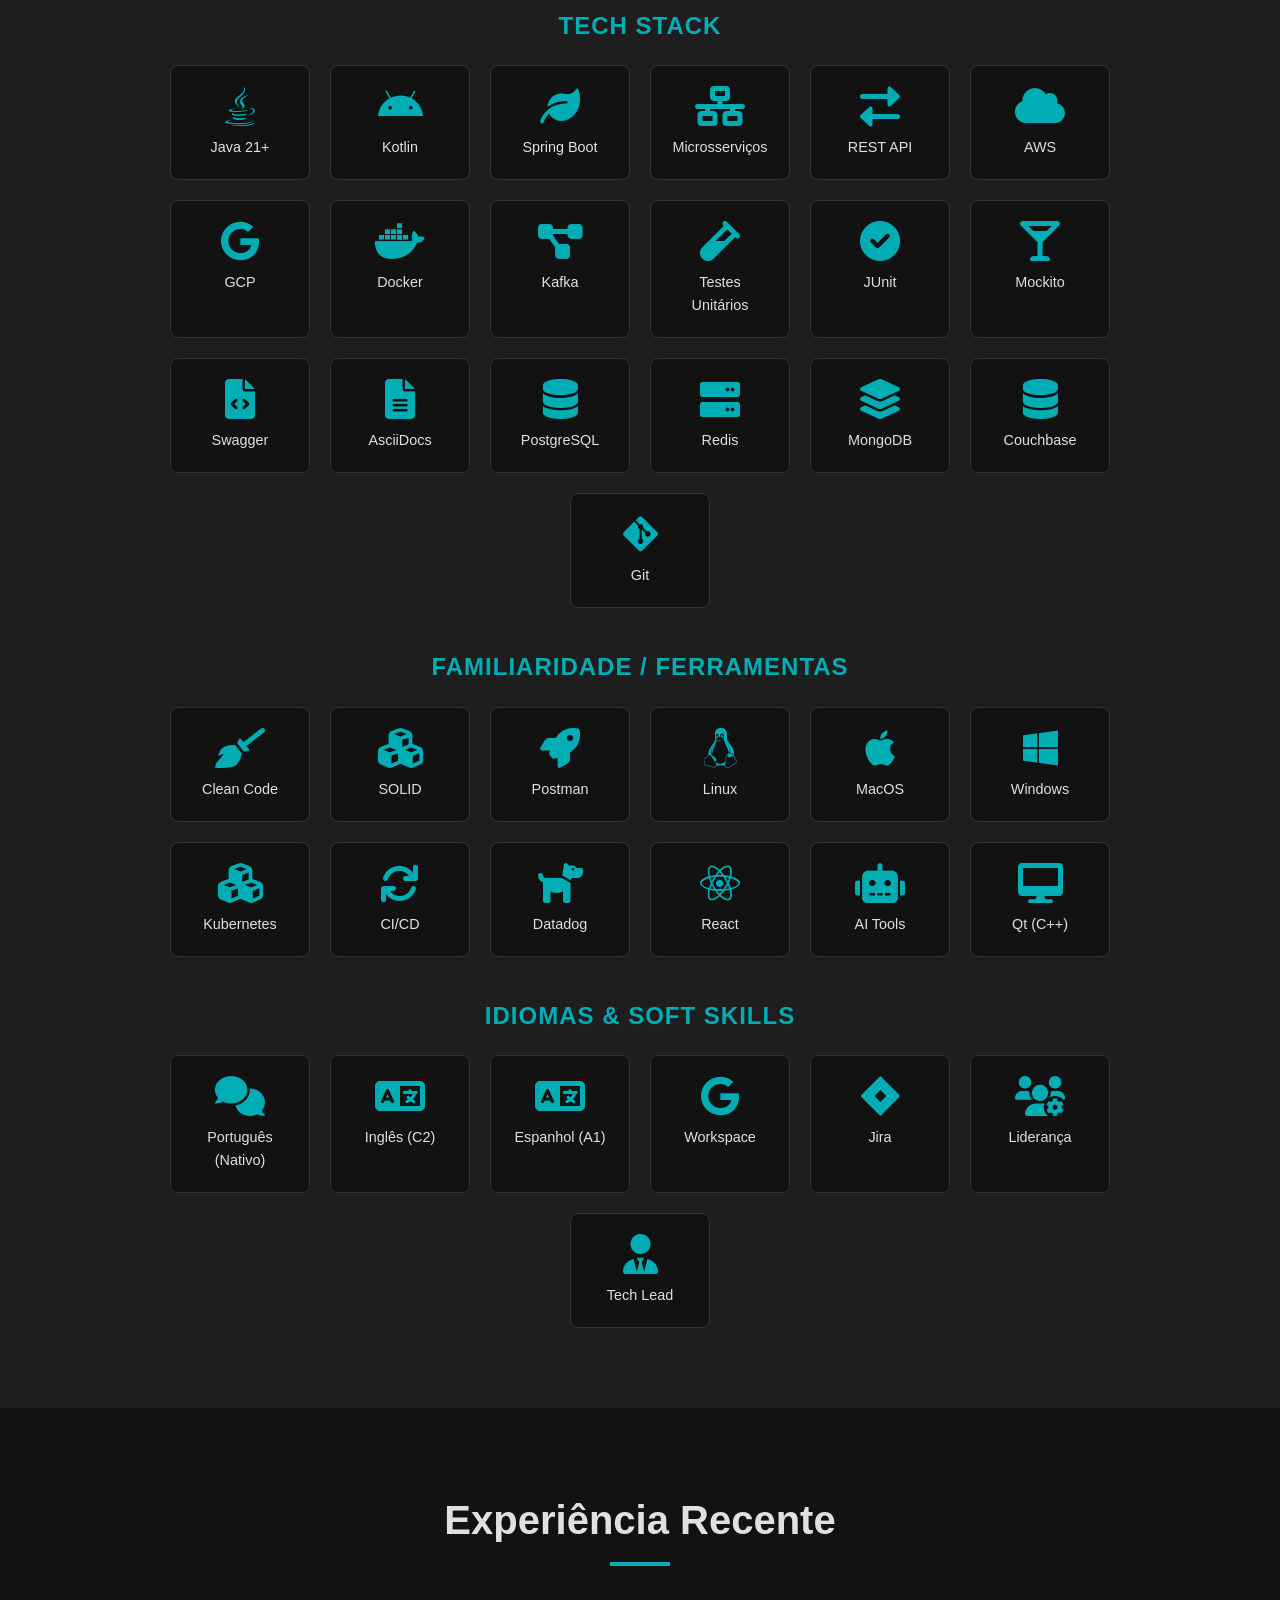
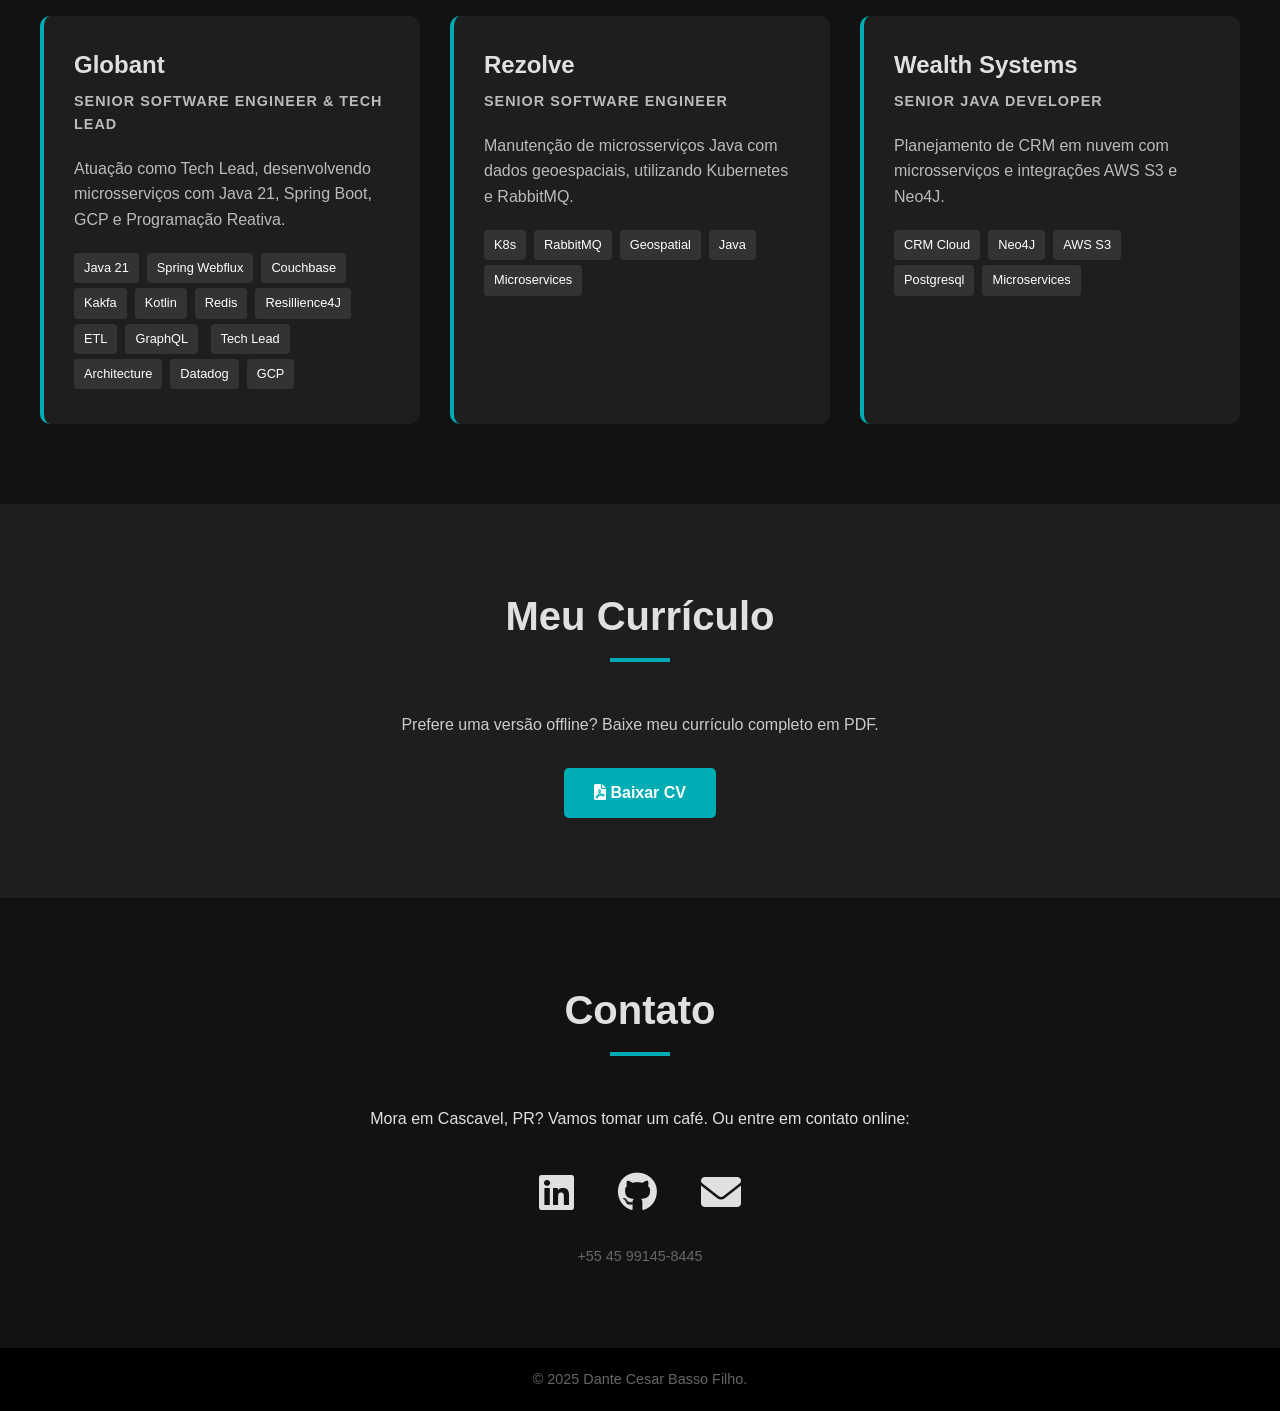
==== commit fe7ac87c: "Java 21 e outras stacks" ====
--- a/index.html
+++ b/index.html
@@ -3,9 +3,36 @@
 <head>
     <meta charset="UTF-8">
     <meta name="viewport" content="width=device-width, initial-scale=1.0">
-    <title>Portfólio | Dante Basso</title>
+    
+    <title>Portfólio | Dante Basso - Senior Software Engineer & Tech Lead</title>
+    <meta name="description" content="Portfólio de Dante Cesar Basso Filho. Engenheiro de Software Sênior e Tech Lead especialista em Java, Spring Boot, Microsserviços, AWS e Arquitetura de Software.">
+    <meta name="keywords" content="Dante Basso, Java Developer, Spring Boot, Tech Lead, AWS, GCP, Microservices, Unit Testing, Clean Code, SOLID, Kotlin">
+    <meta name="author" content="Dante Cesar Basso Filho">
+    <meta name="robots" content="index, follow">
+
+    <meta property="og:type" content="profile">
+    <meta property="og:title" content="Dante Basso | Senior Software Engineer">
+    <meta property="og:description" content="Engenheiro de Software com mais de 17 anos de experiência em Java, Cloud e Arquitetura.">
+    <meta property="og:url" content="https://dcbasso.github.io/"> 
+    <meta property="og:image" content="caminho-para-sua-foto.jpg">
+
     <link rel="stylesheet" href="https://cdnjs.cloudflare.com/ajax/libs/font-awesome/6.0.0/css/all.min.css">
     <link rel="stylesheet" href="style.css">
+
+    <script type="application/ld+json">
+    {
+      "@context": "https://schema.org",
+      "@type": "Person",
+      "name": "Dante Cesar Basso Filho",
+      "url": "https://dcbasso.github.io",
+      "jobTitle": "Senior Software Engineer & Tech Lead",
+      "knowsAbout": ["Java", "Spring Boot", "AWS", "Microservices", "Architecture", "GCP", "Kotlin", "Clean Code", "SOLID"],
+      "sameAs": [
+        "https://www.linkedin.com/in/dante-basso-filho",
+        "https://github.com/dcbasso"
+      ]
+    }
+    </script>
 </head>
 <body>
 
@@ -13,9 +40,9 @@
         <div class="logo">Dante<span>Basso</span></div>
         
         <div class="language-switch">
-            <button id="btn-pt" class="lang-btn active">PT</button>
-            <button id="btn-en" class="lang-btn">EN</button>
-            <button id="btn-es" class="lang-btn">ES</button>
+            <button id="btn-pt" class="lang-btn active" aria-label="Mudar para Português">PT</button>
+            <button id="btn-en" class="lang-btn" aria-label="Switch to English">EN</button>
+            <button id="btn-es" class="lang-btn" aria-label="Cambiar a Español">ES</button>
         </div>
 
         <ul class="nav-links">
@@ -37,7 +64,7 @@
             <h1 class="name">Dante Cesar Basso Filho</h1>
             <h3 class="title"><span data-i18n="hero_role_prefix">Atuo como</span> <span id="typewriter"></span></h3>
             <p class="description" data-i18n="hero_desc">
-                Engenheiro de Software experiente e altamente adaptável, com um histórico de sucesso no desenvolvimento de soluções backend e arquiteturas de microsserviços na AWS.
+                Engenheiro de Software experiente e altamente adaptável, com um histórico de sucesso no desenvolvimento de soluções backend e arquiteturas de microsserviços na AWS e GCP.
             </p>
             <a href="#contact" class="btn" data-i18n="btn_contact">Entrar em Contato</a>
         </div>
@@ -51,7 +78,7 @@
                     Com mais de 17 anos de experiência em Java, atuo em todo o ciclo de desenvolvimento, com profundo entendimento de metodologias Ágeis e foco na entrega de valor.
                 </p>
                 <p data-i18n="about_text_2">
-                    Minha expertise inclui Java (17+), Kotlin, Spring Boot e o uso de tecnologias como Kafka, bancos de dados (PostgreSQL, NoSQL) e Docker. Frequentemente atuo como Tech Lead, mentorando equipes e definindo arquiteturas.
+                    Minha expertise inclui Java (21+), Kotlin, Spring Boot e o uso de tecnologias como Kafka, bancos de dados (PostgreSQL, NoSQL) e Docker. Frequentemente atuo como Tech Lead, mentorando equipes e definindo arquiteturas.
                 </p>
             </div>
         </div>
@@ -62,50 +89,62 @@
         
         <h3 class="skill-category-title">Tech Stack</h3>
         <div class="skills-container">
-            <div class="skill-card"><i class="fab fa-java"></i><p>Java 17+</p></div>
+            <div class="skill-card"><i class="fab fa-java"></i><p>Java 21+</p></div>
             <div class="skill-card"><i class="fab fa-android"></i><p>Kotlin</p></div>
             <div class="skill-card"><i class="fas fa-leaf"></i><p>Spring Boot</p></div>
+            
+            <div class="skill-card"><i class="fas fa-network-wired"></i><p data-i18n="skill_microservices">Microservices</p></div>
+            <div class="skill-card"><i class="fas fa-exchange-alt"></i><p>REST API</p></div>
+            
+            <div class="skill-card"><i class="fas fa-cloud"></i><p>AWS</p></div>
+            <div class="skill-card"><i class="fab fa-google"></i><p>GCP</p></div>
             <div class="skill-card"><i class="fab fa-docker"></i><p>Docker</p></div>
-            <div class="skill-card"><i class="fas fa-database"></i><p>SQL / NoSQL</p></div>
-            <div class="skill-card"><i class="fas fa-cloud"></i><p>AWS</p></div>
             <div class="skill-card"><i class="fas fa-project-diagram"></i><p>Kafka</p></div>
-            <div class="skill-card"><i class="fas fa-random"></i><p>ETL</p></div>
+
+            <div class="skill-card"><i class="fas fa-vial"></i><p data-i18n="skill_unit_testing">Unit Testing</p></div>
+            <div class="skill-card"><i class="fas fa-check-circle"></i><p>JUnit</p></div>
+            <div class="skill-card"><i class="fas fa-glass-martini-alt"></i><p>Mockito</p></div>
+
+            <div class="skill-card"><i class="fas fa-file-code"></i><p>Swagger</p></div>
+            <div class="skill-card"><i class="fas fa-file-alt"></i><p>AsciiDocs</p></div>
+            
+            <div class="skill-card"><i class="fas fa-database"></i><p>PostgreSQL</p></div>
+            <div class="skill-card"><i class="fas fa-server"></i><p>Redis</p></div>
+            <div class="skill-card"><i class="fas fa-layer-group"></i><p>MongoDB</p></div>
+            <div class="skill-card"><i class="fas fa-database"></i><p>Couchbase</p></div>
+            
             <div class="skill-card"><i class="fab fa-git-alt"></i><p>Git</p></div>
+        </div>
+
+        <h3 class="skill-category-title" data-i18n="skills_cat_familiarity">Familiaridade / Ferramentas</h3>
+        <div class="skills-container">
+            <div class="skill-card"><i class="fas fa-broom"></i><p>Clean Code</p></div>
+            <div class="skill-card"><i class="fas fa-cubes"></i><p>SOLID</p></div>
+            <div class="skill-card"><i class="fas fa-rocket"></i><p>Postman</p></div>
+
+            <div class="skill-card"><i class="fab fa-linux"></i><p>Linux</p></div>
+            <div class="skill-card"><i class="fab fa-apple"></i><p>MacOS</p></div>
+            <div class="skill-card"><i class="fab fa-windows"></i><p>Windows</p></div>
+            
+            <div class="skill-card"><i class="fas fa-cubes"></i><p>Kubernetes</p></div>
+            <div class="skill-card"><i class="fas fa-sync"></i><p>CI/CD</p></div>
+            <div class="skill-card"><i class="fas fa-dog"></i><p>Datadog</p></div>
+            
+            <div class="skill-card"><i class="fab fa-react"></i><p>React</p></div>
+            <div class="skill-card"><i class="fas fa-robot"></i><p>AI Tools</p></div>
             <div class="skill-card"><i class="fas fa-desktop"></i><p>Qt (C++)</p></div>
         </div>
 
-        <h3 class="skill-category-title" data-i18n="skills_cat_familiarity">Familiaridade</h3>
+        <h3 class="skill-category-title" data-i18n="skills_cat_hard">Idiomas & Soft Skills</h3>
         <div class="skills-container">
-            <div class="skill-card"><i class="fab fa-react"></i><p>React</p></div>
-            <div class="skill-card"><i class="fab fa-node-js"></i><p>Node.js</p></div>
-            <div class="skill-card"><i class="fab fa-angular"></i><p>AngularJS</p></div>
-            <div class="skill-card"><i class="fab fa-python"></i><p>Python</p></div>
-            <div class="skill-card"><i class="fas fa-terminal"></i><p>Shell Script</p></div>
-        </div>
-
-        <h3 class="skill-category-title" data-i18n="skills_cat_hard">Hard Skills & Tools</h3>
-        <div class="skills-container">
+            <div class="skill-card"><i class="fas fa-comments"></i><p data-i18n="skill_native">Português (Nativo)</p></div>
             <div class="skill-card"><i class="fas fa-language"></i><p data-i18n="skill_english">Inglês (C2)</p></div>
             <div class="skill-card"><i class="fas fa-language"></i><p data-i18n="skill_spanish">Espanhol (A1)</p></div>
+            
             <div class="skill-card"><i class="fab fa-google"></i><p>Workspace</p></div>
-            <div class="skill-card"><i class="fab fa-slack"></i><p>Slack</p></div>
-            <div class="skill-card"><i class="fas fa-users"></i><p>Teams</p></div>
             <div class="skill-card"><i class="fab fa-jira"></i><p>Jira</p></div>
-            <div class="skill-card"><i class="fab fa-trello"></i><p>Trello</p></div>
-            <div class="skill-card"><i class="fas fa-tasks"></i><p>Scrum</p></div>
-            <div class="skill-card"><i class="fas fa-clipboard-list"></i><p>Kanban</p></div>
-        </div>
-
-        <h3 class="skill-category-title">Soft Skills</h3>
-        <div class="skills-container">
-            <div class="skill-card"><i class="fas fa-user-clock"></i><p data-i18n="skill_self_management">Auto Gerenciamento</p></div>
+            <div class="skill-card"><i class="fas fa-users-cog"></i><p data-i18n="skill_leadership">Liderança</p></div>
             <div class="skill-card"><i class="fas fa-user-tie"></i><p>Tech Lead</p></div>
-            <div class="skill-card"><i class="fas fa-comments"></i><p data-i18n="skill_communication">Comunicação</p></div>
-            <div class="skill-card"><i class="fas fa-sync-alt"></i><p data-i18n="skill_flexibility">Flexibilidade</p></div>
-            <div class="skill-card"><i class="fas fa-handshake"></i><p data-i18n="skill_commitment">Comprometimento</p></div>
-            <div class="skill-card"><i class="fas fa-brain"></i><p data-i18n="skill_critical">Pensamento Crítico</p></div>
-            <div class="skill-card"><i class="fas fa-balance-scale"></i><p data-i18n="skill_ethics">Ética</p></div>
-            <div class="skill-card"><i class="fas fa-users-cog"></i><p data-i18n="skill_leadership">Liderança</p></div>
         </div>
     </section>
 
@@ -118,11 +157,11 @@
                     <h3>Globant</h3>
                     <p class="role">Senior Software Engineer & Tech Lead</p>
                     <p data-i18n="exp_globant_desc">
-                        Atuação como Tech Lead, desenvolvendo microsserviços com Java 17, Spring Boot e Programação Reativa.
+                        Atuação como Tech Lead, desenvolvendo microsserviços com Java, Spring Boot, GCP e Programação Reativa.
                     </p>
                     <div class="tags">
-                        <span>Java 17</span><span>Spring Webflux</span><span>Couchbase</span><span>Kakfa</span><span>Kotlin</span><span>Redis</span><span>Resillience4J</span><span>ETL</span><span>GraphQL</span>
-                        <span>Tech Lead</span><span>Architecture</span><span>Datadog</span><span>Pentaho</span>
+                        <span>Java 21</span><span>Spring Webflux</span><span>Couchbase</span><span>Kakfa</span><span>Kotlin</span><span>Redis</span><span>Resillience4J</span><span>ETL</span><span>GraphQL</span>
+                        <span>Tech Lead</span><span>Architecture</span><span>Datadog</span><span>GCP</span>
                     </div>
                 </div>
             </div>
@@ -135,7 +174,7 @@
                         Manutenção de microsserviços Java com dados geoespaciais, utilizando Kubernetes e RabbitMQ.
                     </p>
                     <div class="tags">
-                        <span>K8s</span><span>RabbitMQ</span><span>Geospatial</span>
+                        <span>K8s</span><span>RabbitMQ</span><span>Geospatial</span><span>Java</span><span>Microservices</span>
                     </div>
                 </div>
             </div>
@@ -148,7 +187,7 @@
                         Planejamento de CRM em nuvem com microsserviços e integrações AWS S3 e Neo4J.
                     </p>
                     <div class="tags">
-                        <span>CRM Cloud</span><span>Neo4J</span><span>AWS S3</span><span>Three-hateoas</span><span>Postgresql</span><span>Microservices</span><span>Apache POI</span><span>AWS S3</span>
+                        <span>CRM Cloud</span><span>Neo4J</span><span>AWS S3</span><span>Postgresql</span><span>Microservices</span>
                     </div>
                 </div>
             </div>
@@ -173,9 +212,9 @@
         <div class="contact-container" style="text-align: center;">
             <p data-i18n="contact_text">Mora em Cascavel, PR? Vamos tomar um café. Ou entre em contato online:</p>
             <div class="social-links">
-                <a href="https://www.linkedin.com/in/dante-basso-filho" target="_blank"><i class="fab fa-linkedin"></i></a>
-                <a href="https://github.com/dcbasso" target="_blank"><i class="fab fa-github"></i></a>
-                <a href="mailto:dcbasso@gmail.com"><i class="fas fa-envelope"></i></a>
+                <a href="https://www.linkedin.com/in/dante-basso-filho" target="_blank" aria-label="LinkedIn"><i class="fab fa-linkedin"></i></a>
+                <a href="https://github.com/dcbasso" target="_blank" aria-label="GitHub"><i class="fab fa-github"></i></a>
+                <a href="mailto:dcbasso@gmail.com" aria-label="Email"><i class="fas fa-envelope"></i></a>
             </div>
             <p style="margin-top: 20px; font-size: 0.9rem; color: #666;">+55 45 99145-8445</p>
         </div>
@@ -187,4 +226,4 @@
 
     <script src="script.js"></script>
 </body>
-</html>
+</html>
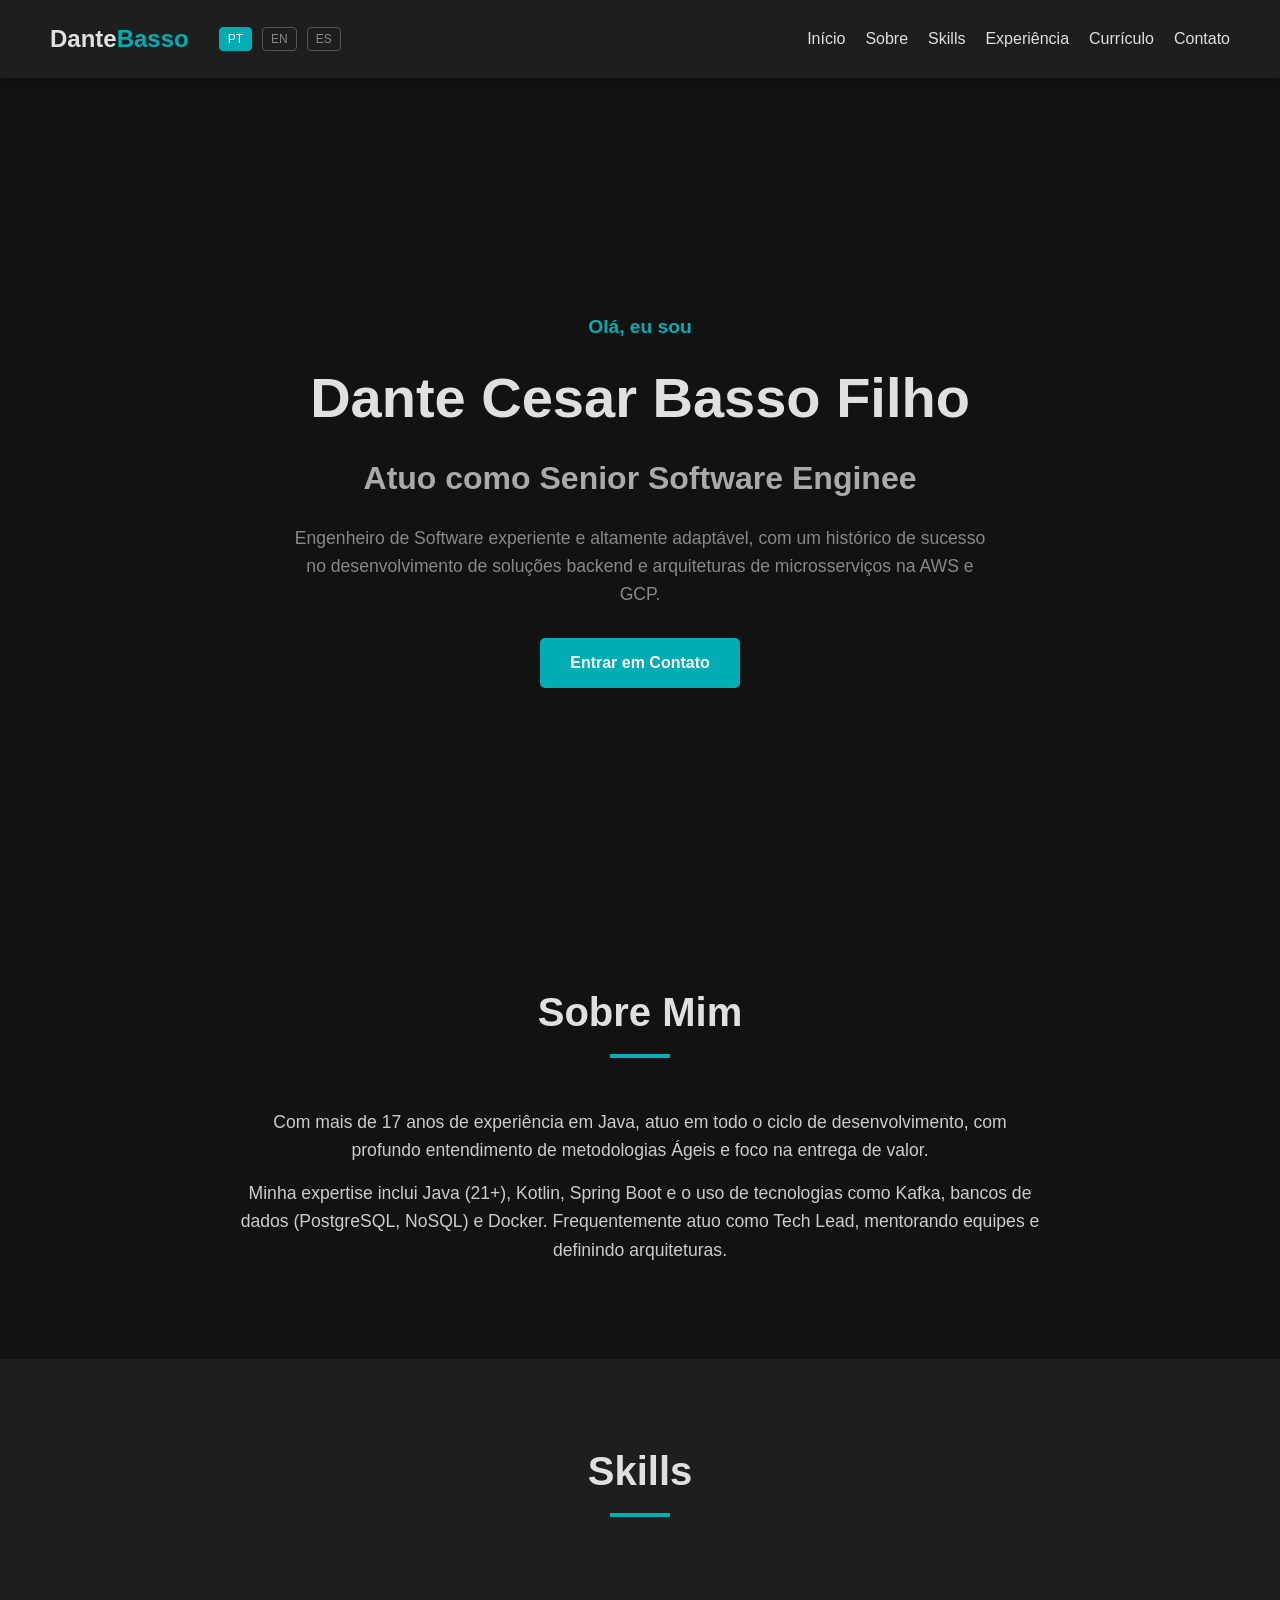
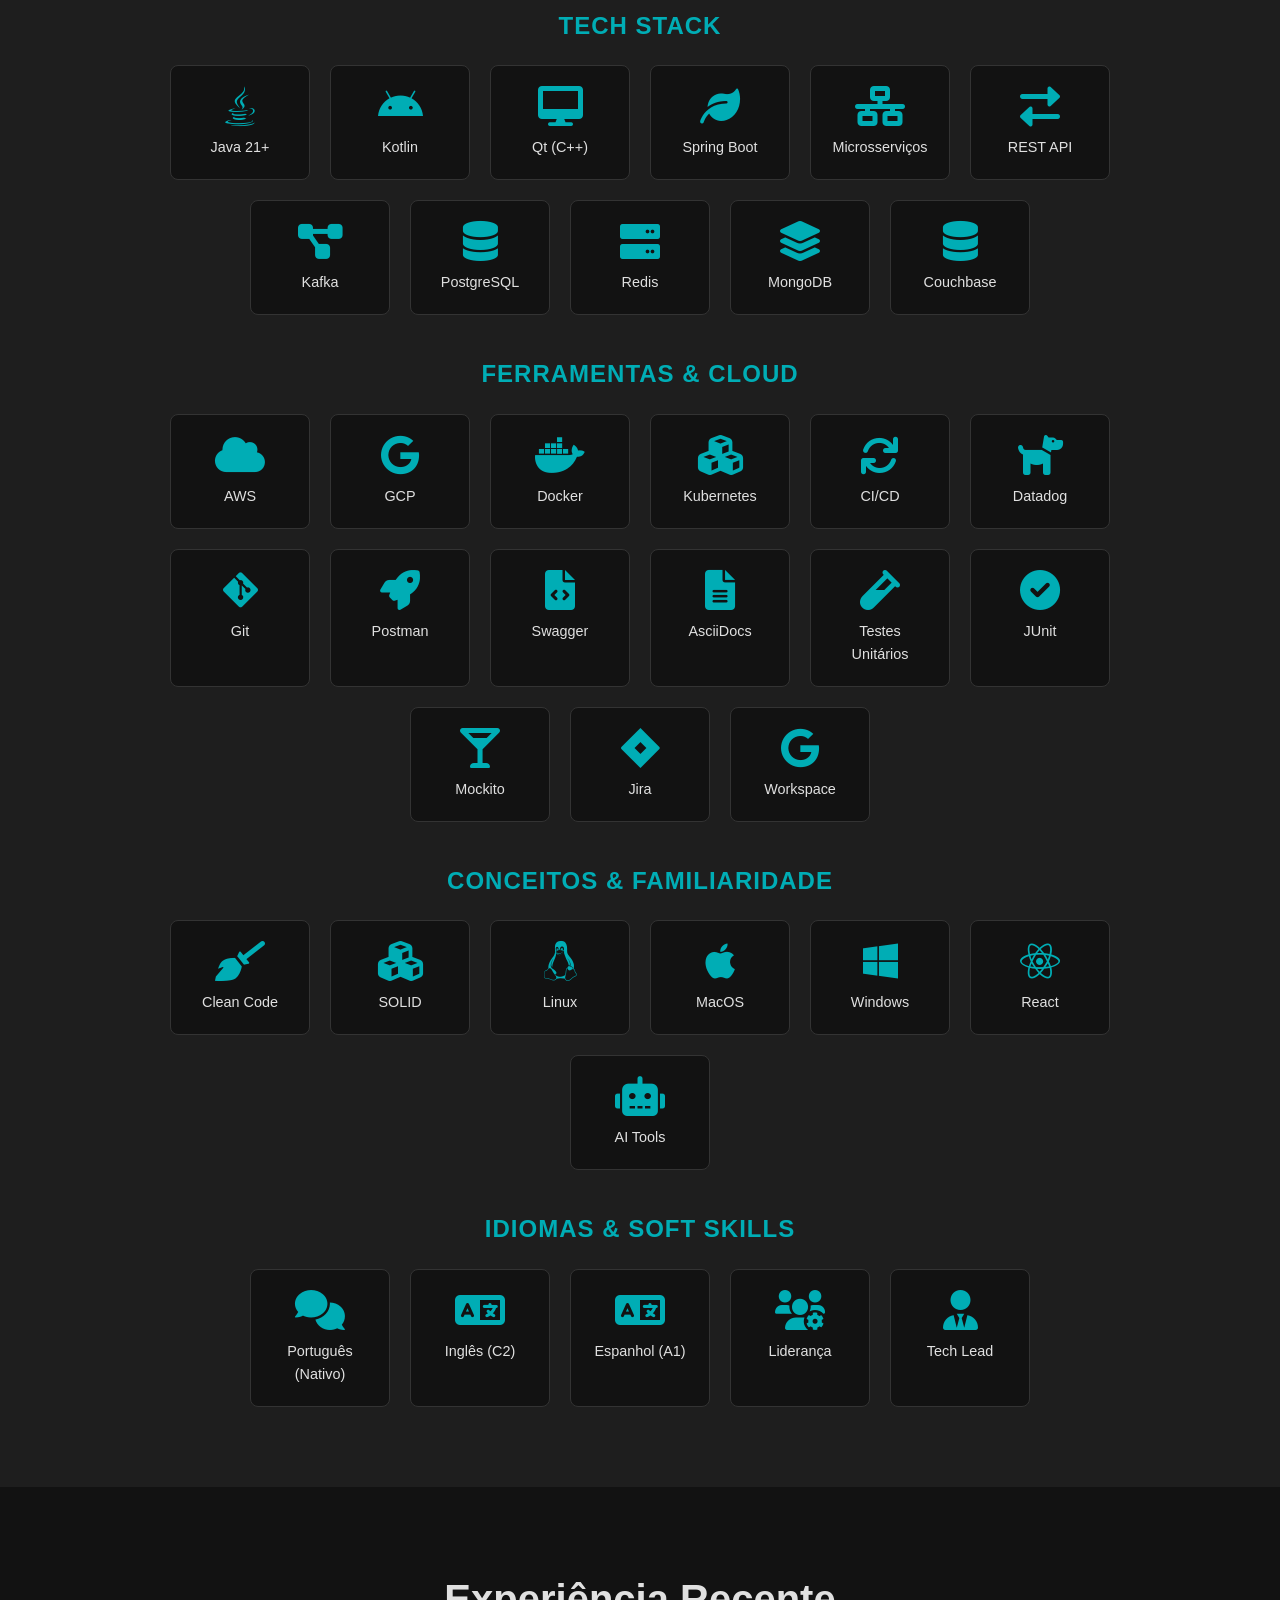
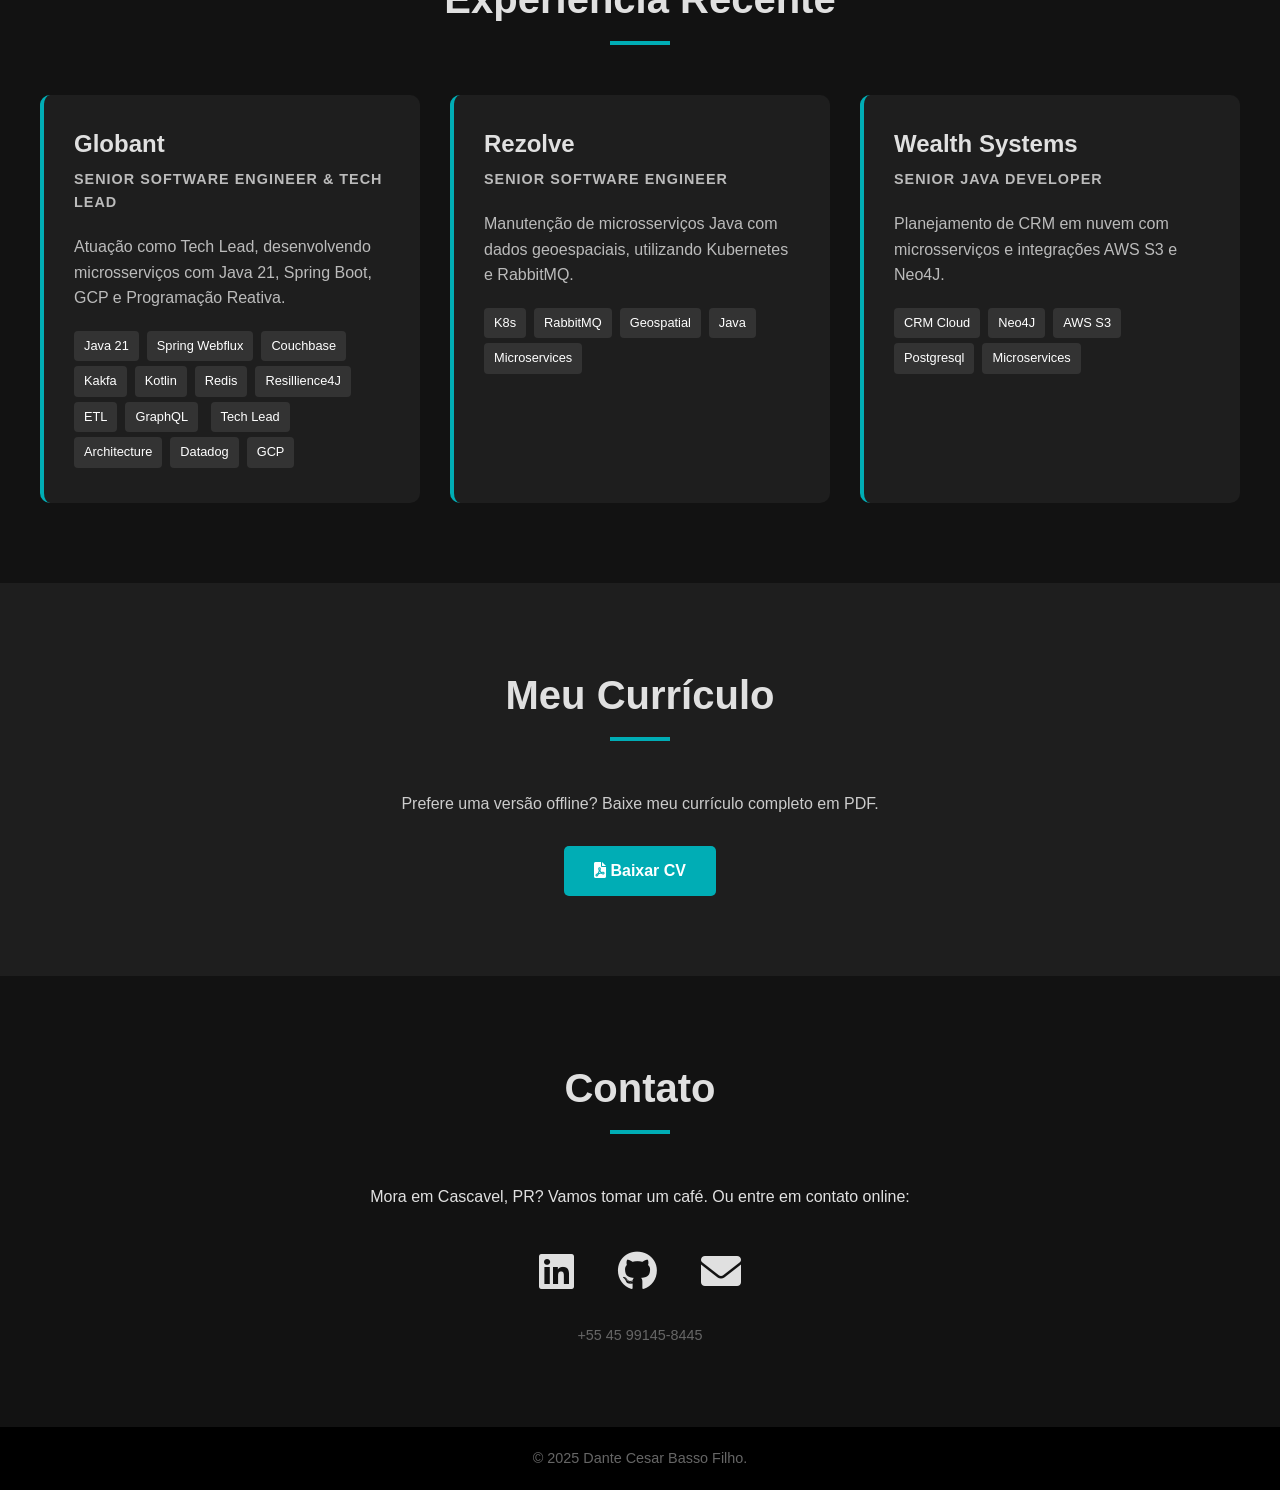
==== commit 56a44cb1: "Reorganizacao" ====
--- a/index.html
+++ b/index.html
@@ -6,7 +6,7 @@
     
     <title>Portfólio | Dante Basso - Senior Software Engineer & Tech Lead</title>
     <meta name="description" content="Portfólio de Dante Cesar Basso Filho. Engenheiro de Software Sênior e Tech Lead especialista em Java, Spring Boot, Microsserviços, AWS e Arquitetura de Software.">
-    <meta name="keywords" content="Dante Basso, Java Developer, Spring Boot, Tech Lead, AWS, GCP, Microservices, Unit Testing, Clean Code, SOLID, Kotlin">
+    <meta name="keywords" content="Dante Basso, Java Developer, Spring Boot, Tech Lead, AWS, GCP, Microservices, Qt, C++, Unit Testing, Clean Code, SOLID, Kotlin">
     <meta name="author" content="Dante Cesar Basso Filho">
     <meta name="robots" content="index, follow">
 
@@ -26,7 +26,7 @@
       "name": "Dante Cesar Basso Filho",
       "url": "https://dcbasso.github.io",
       "jobTitle": "Senior Software Engineer & Tech Lead",
-      "knowsAbout": ["Java", "Spring Boot", "AWS", "Microservices", "Architecture", "GCP", "Kotlin", "Clean Code", "SOLID"],
+      "knowsAbout": ["Java", "Spring Boot", "AWS", "Microservices", "Architecture", "GCP", "Kotlin", "Qt", "C++", "Clean Code", "SOLID"],
       "sameAs": [
         "https://www.linkedin.com/in/dante-basso-filho",
         "https://github.com/dcbasso"
@@ -91,48 +91,51 @@
         <div class="skills-container">
             <div class="skill-card"><i class="fab fa-java"></i><p>Java 21+</p></div>
             <div class="skill-card"><i class="fab fa-android"></i><p>Kotlin</p></div>
-            <div class="skill-card"><i class="fas fa-leaf"></i><p>Spring Boot</p></div>
+            <div class="skill-card"><i class="fas fa-desktop"></i><p>Qt (C++)</p></div> <div class="skill-card"><i class="fas fa-leaf"></i><p>Spring Boot</p></div>
             
             <div class="skill-card"><i class="fas fa-network-wired"></i><p data-i18n="skill_microservices">Microservices</p></div>
             <div class="skill-card"><i class="fas fa-exchange-alt"></i><p>REST API</p></div>
-            
-            <div class="skill-card"><i class="fas fa-cloud"></i><p>AWS</p></div>
-            <div class="skill-card"><i class="fab fa-google"></i><p>GCP</p></div>
-            <div class="skill-card"><i class="fab fa-docker"></i><p>Docker</p></div>
             <div class="skill-card"><i class="fas fa-project-diagram"></i><p>Kafka</p></div>
 
-            <div class="skill-card"><i class="fas fa-vial"></i><p data-i18n="skill_unit_testing">Unit Testing</p></div>
-            <div class="skill-card"><i class="fas fa-check-circle"></i><p>JUnit</p></div>
-            <div class="skill-card"><i class="fas fa-glass-martini-alt"></i><p>Mockito</p></div>
-
-            <div class="skill-card"><i class="fas fa-file-code"></i><p>Swagger</p></div>
-            <div class="skill-card"><i class="fas fa-file-alt"></i><p>AsciiDocs</p></div>
-            
             <div class="skill-card"><i class="fas fa-database"></i><p>PostgreSQL</p></div>
             <div class="skill-card"><i class="fas fa-server"></i><p>Redis</p></div>
             <div class="skill-card"><i class="fas fa-layer-group"></i><p>MongoDB</p></div>
             <div class="skill-card"><i class="fas fa-database"></i><p>Couchbase</p></div>
-            
+        </div>
+
+        <h3 class="skill-category-title" data-i18n="skills_cat_tools">Ferramentas & Cloud</h3>
+        <div class="skills-container">
+            <div class="skill-card"><i class="fas fa-cloud"></i><p>AWS</p></div>
+            <div class="skill-card"><i class="fab fa-google"></i><p>GCP</p></div>
+            <div class="skill-card"><i class="fab fa-docker"></i><p>Docker</p></div>
+            <div class="skill-card"><i class="fas fa-cubes"></i><p>Kubernetes</p></div>
+            <div class="skill-card"><i class="fas fa-sync"></i><p>CI/CD</p></div>
+            <div class="skill-card"><i class="fas fa-dog"></i><p>Datadog</p></div>
+
             <div class="skill-card"><i class="fab fa-git-alt"></i><p>Git</p></div>
-        </div>
-
-        <h3 class="skill-category-title" data-i18n="skills_cat_familiarity">Familiaridade / Ferramentas</h3>
+            <div class="skill-card"><i class="fas fa-rocket"></i><p>Postman</p></div>
+            <div class="skill-card"><i class="fas fa-file-code"></i><p>Swagger</p></div>
+            <div class="skill-card"><i class="fas fa-file-alt"></i><p>AsciiDocs</p></div>
+
+             <div class="skill-card"><i class="fas fa-vial"></i><p data-i18n="skill_unit_testing">Unit Testing</p></div>
+             <div class="skill-card"><i class="fas fa-check-circle"></i><p>JUnit</p></div>
+             <div class="skill-card"><i class="fas fa-glass-martini-alt"></i><p>Mockito</p></div>
+
+            <div class="skill-card"><i class="fab fa-jira"></i><p>Jira</p></div>
+            <div class="skill-card"><i class="fab fa-google"></i><p>Workspace</p></div>
+        </div>
+
+        <h3 class="skill-category-title" data-i18n="skills_cat_familiarity">Conceitos & Familiaridade</h3>
         <div class="skills-container">
             <div class="skill-card"><i class="fas fa-broom"></i><p>Clean Code</p></div>
             <div class="skill-card"><i class="fas fa-cubes"></i><p>SOLID</p></div>
-            <div class="skill-card"><i class="fas fa-rocket"></i><p>Postman</p></div>
-
+            
             <div class="skill-card"><i class="fab fa-linux"></i><p>Linux</p></div>
             <div class="skill-card"><i class="fab fa-apple"></i><p>MacOS</p></div>
             <div class="skill-card"><i class="fab fa-windows"></i><p>Windows</p></div>
-            
-            <div class="skill-card"><i class="fas fa-cubes"></i><p>Kubernetes</p></div>
-            <div class="skill-card"><i class="fas fa-sync"></i><p>CI/CD</p></div>
-            <div class="skill-card"><i class="fas fa-dog"></i><p>Datadog</p></div>
-            
+
             <div class="skill-card"><i class="fab fa-react"></i><p>React</p></div>
             <div class="skill-card"><i class="fas fa-robot"></i><p>AI Tools</p></div>
-            <div class="skill-card"><i class="fas fa-desktop"></i><p>Qt (C++)</p></div>
         </div>
 
         <h3 class="skill-category-title" data-i18n="skills_cat_hard">Idiomas & Soft Skills</h3>
@@ -141,8 +144,6 @@
             <div class="skill-card"><i class="fas fa-language"></i><p data-i18n="skill_english">Inglês (C2)</p></div>
             <div class="skill-card"><i class="fas fa-language"></i><p data-i18n="skill_spanish">Espanhol (A1)</p></div>
             
-            <div class="skill-card"><i class="fab fa-google"></i><p>Workspace</p></div>
-            <div class="skill-card"><i class="fab fa-jira"></i><p>Jira</p></div>
             <div class="skill-card"><i class="fas fa-users-cog"></i><p data-i18n="skill_leadership">Liderança</p></div>
             <div class="skill-card"><i class="fas fa-user-tie"></i><p>Tech Lead</p></div>
         </div>
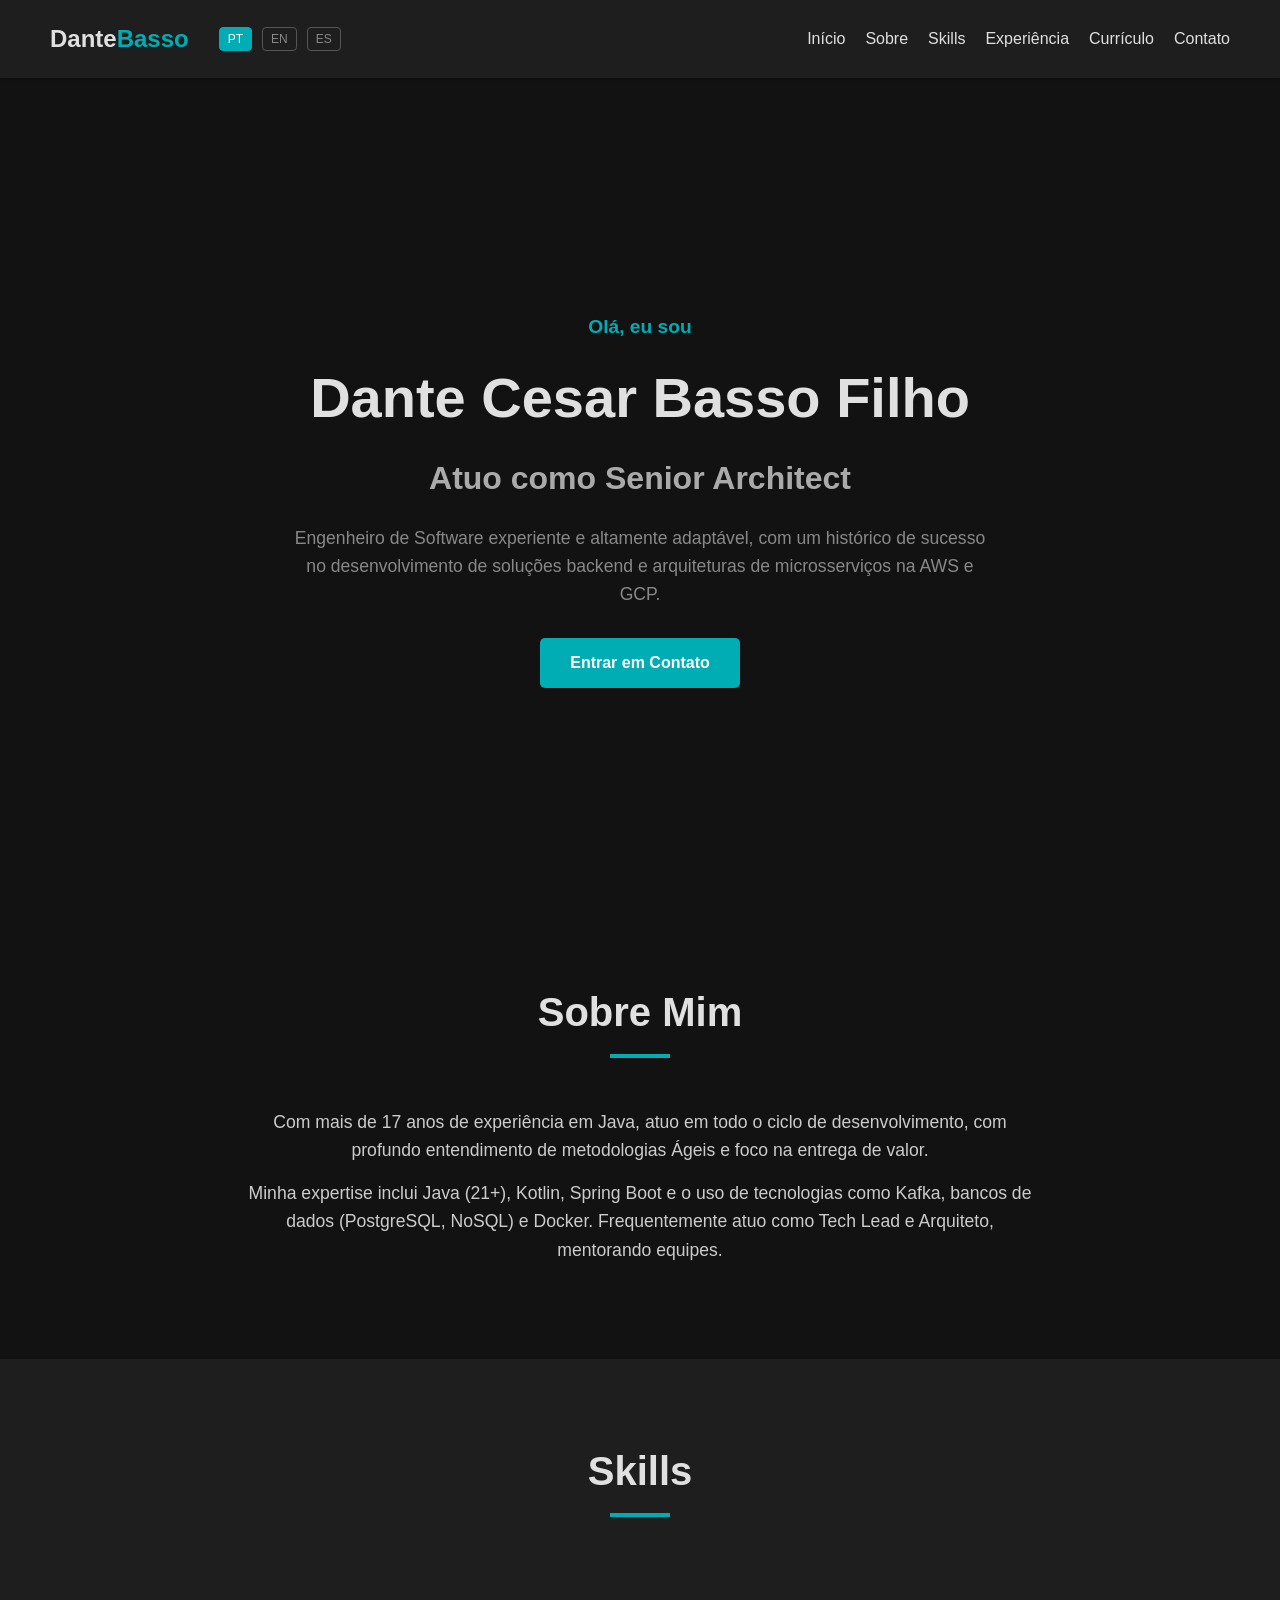
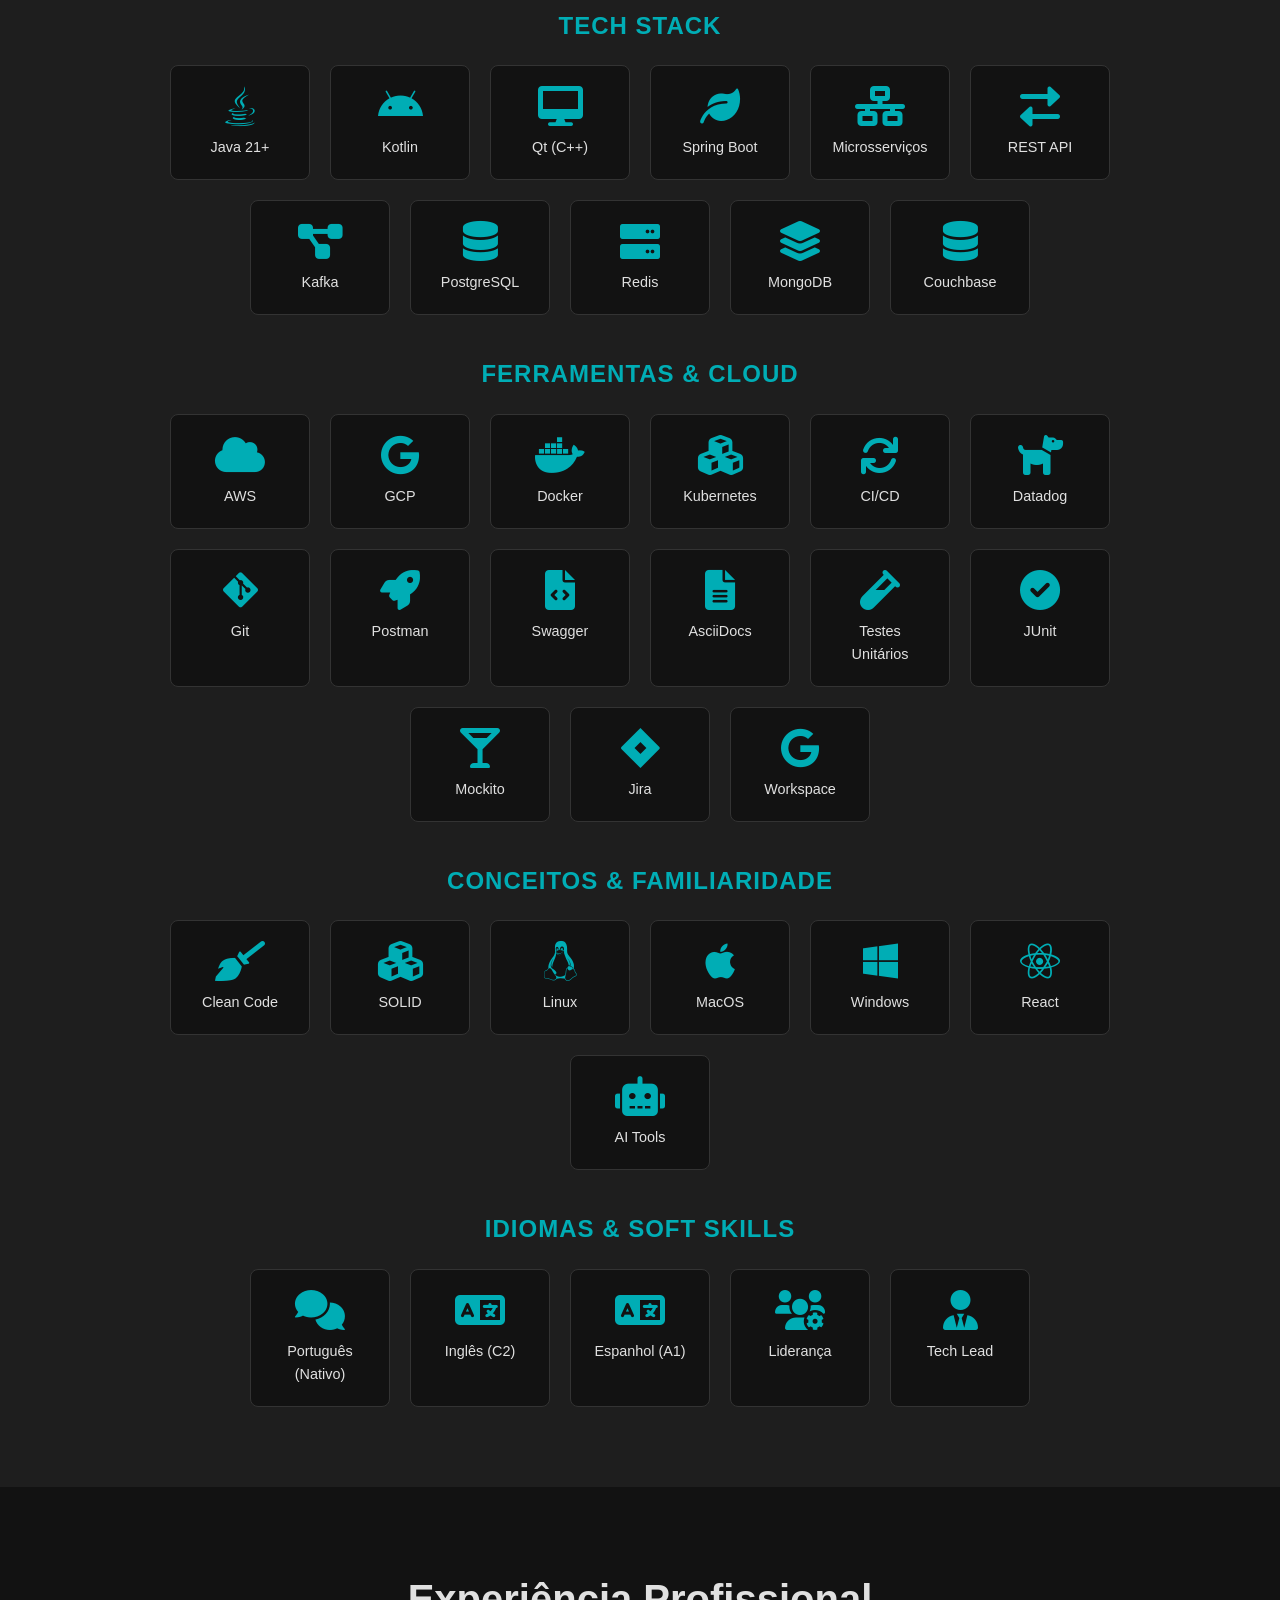
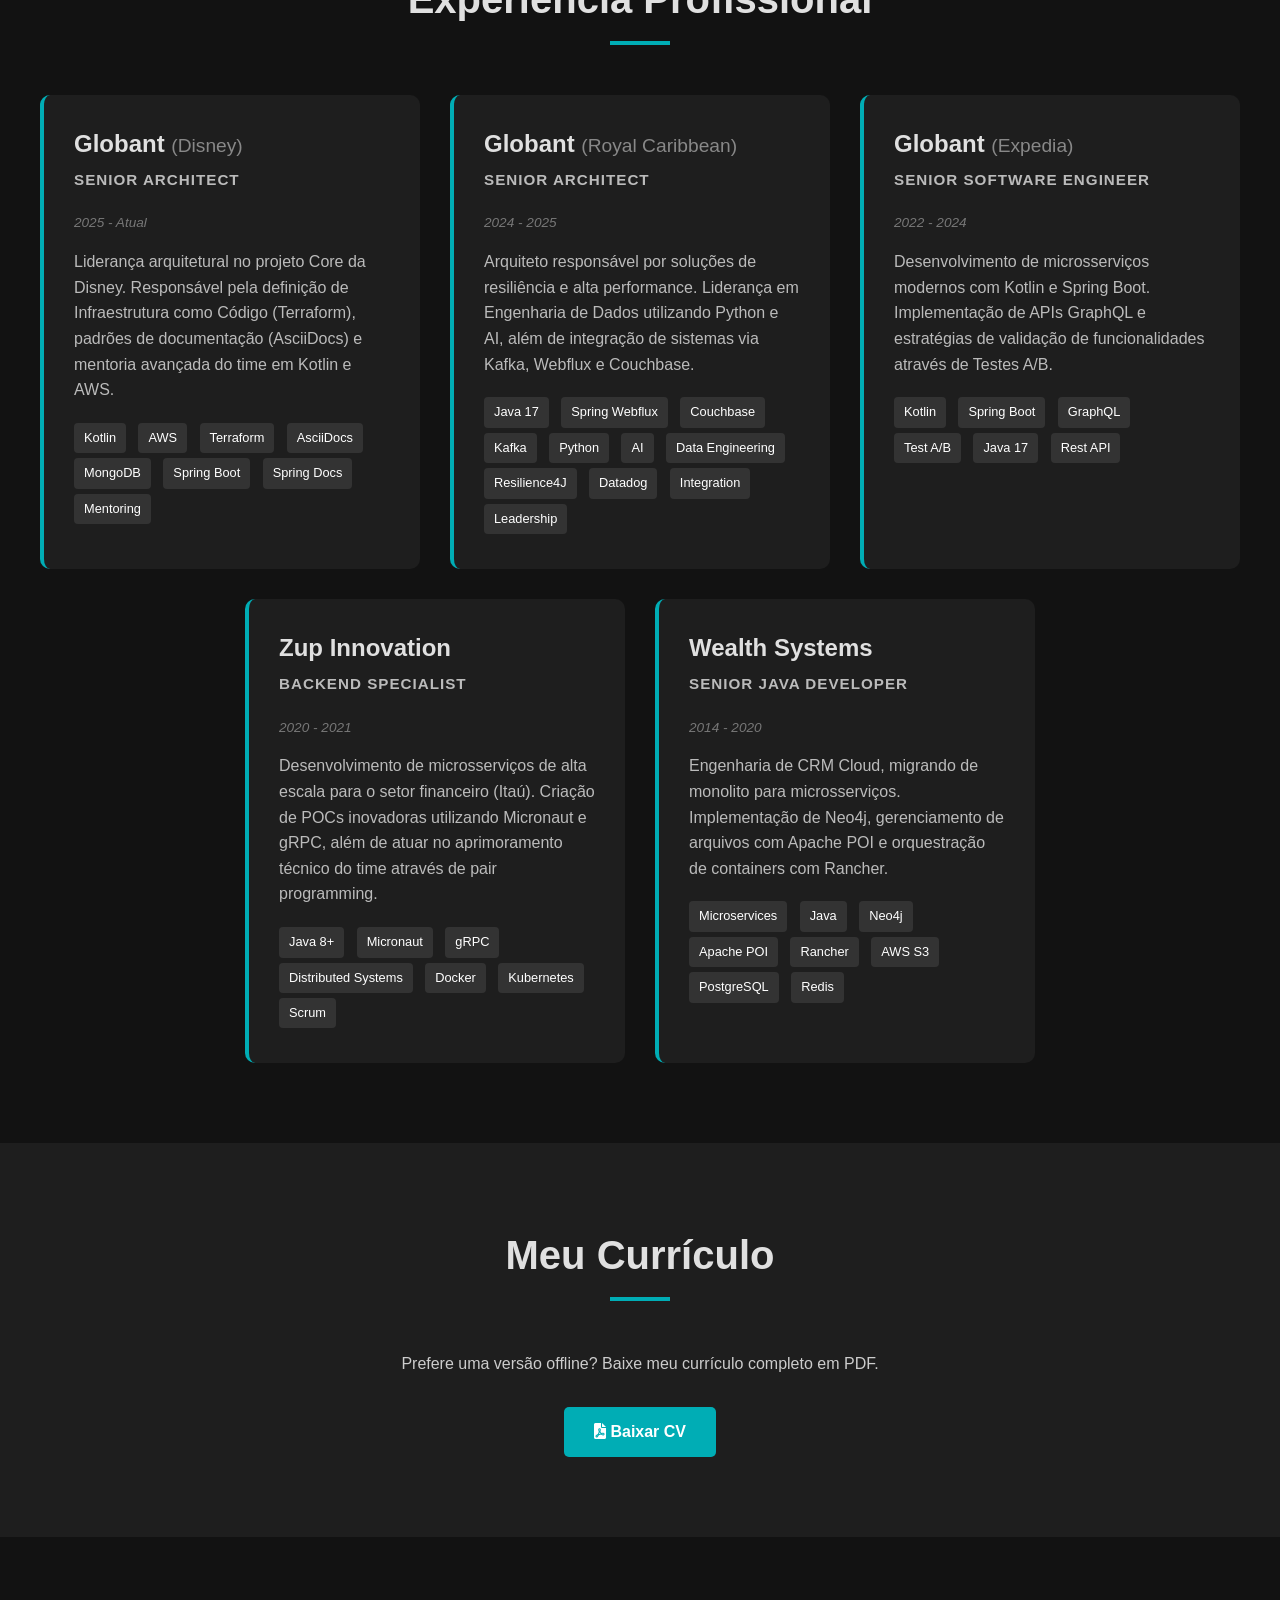
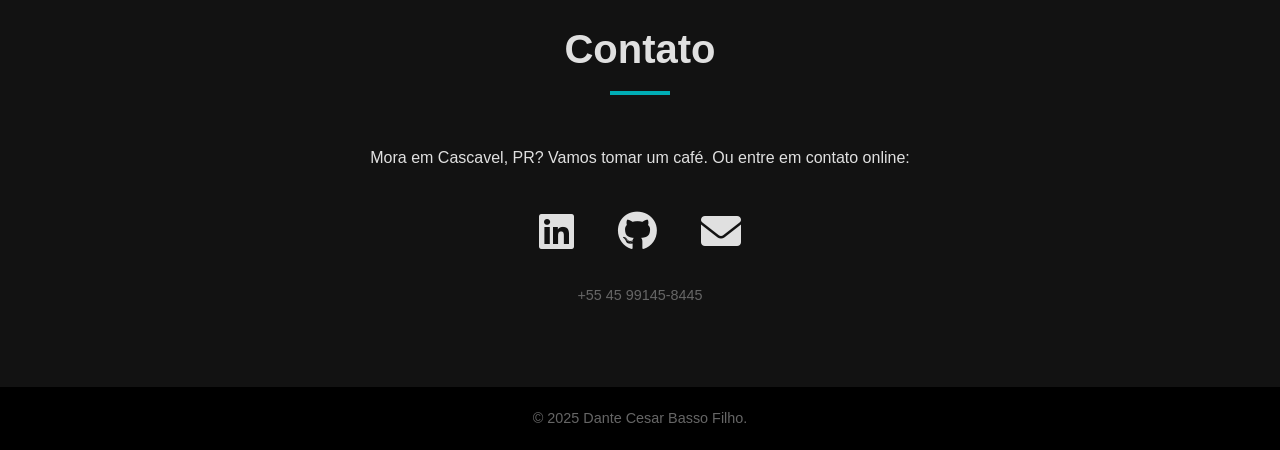
==== commit 4a181f2f: "Experiences update" ====
--- a/index.html
+++ b/index.html
@@ -4,15 +4,15 @@
     <meta charset="UTF-8">
     <meta name="viewport" content="width=device-width, initial-scale=1.0">
     
-    <title>Portfólio | Dante Basso - Senior Software Engineer & Tech Lead</title>
-    <meta name="description" content="Portfólio de Dante Cesar Basso Filho. Engenheiro de Software Sênior e Tech Lead especialista em Java, Spring Boot, Microsserviços, AWS e Arquitetura de Software.">
-    <meta name="keywords" content="Dante Basso, Java Developer, Spring Boot, Tech Lead, AWS, GCP, Microservices, Qt, C++, Unit Testing, Clean Code, SOLID, Kotlin">
+    <title>Portfólio | Dante Basso - Senior Architect & Tech Lead</title>
+    <meta name="description" content="Portfólio de Dante Cesar Basso Filho. Senior Architect e Engenheiro de Software Sênior especialista em Java, Spring Boot, Microsserviços, AWS, GCP e Arquitetura de Software.">
+    <meta name="keywords" content="Dante Basso, Senior Architect, Java Developer, Spring Boot, Tech Lead, AWS, GCP, Microservices, Qt, C++, Unit Testing, Clean Code, SOLID, Kotlin, Zup, Globant">
     <meta name="author" content="Dante Cesar Basso Filho">
     <meta name="robots" content="index, follow">
 
     <meta property="og:type" content="profile">
-    <meta property="og:title" content="Dante Basso | Senior Software Engineer">
-    <meta property="og:description" content="Engenheiro de Software com mais de 17 anos de experiência em Java, Cloud e Arquitetura.">
+    <meta property="og:title" content="Dante Basso | Senior Architect">
+    <meta property="og:description" content="Senior Architect com mais de 17 anos de experiência em Java, Cloud e Arquitetura Distribuída.">
     <meta property="og:url" content="https://dcbasso.github.io/"> 
     <meta property="og:image" content="caminho-para-sua-foto.jpg">
 
@@ -25,8 +25,8 @@
       "@type": "Person",
       "name": "Dante Cesar Basso Filho",
       "url": "https://dcbasso.github.io",
-      "jobTitle": "Senior Software Engineer & Tech Lead",
-      "knowsAbout": ["Java", "Spring Boot", "AWS", "Microservices", "Architecture", "GCP", "Kotlin", "Qt", "C++", "Clean Code", "SOLID"],
+      "jobTitle": "Senior Architect & Tech Lead",
+      "knowsAbout": ["Java", "Spring Boot", "AWS", "Microservices", "Architecture", "GCP", "Kotlin", "Qt", "C++", "Clean Code", "SOLID", "Kafka", "AI"],
       "sameAs": [
         "https://www.linkedin.com/in/dante-basso-filho",
         "https://github.com/dcbasso"
@@ -78,7 +78,7 @@
                     Com mais de 17 anos de experiência em Java, atuo em todo o ciclo de desenvolvimento, com profundo entendimento de metodologias Ágeis e foco na entrega de valor.
                 </p>
                 <p data-i18n="about_text_2">
-                    Minha expertise inclui Java (21+), Kotlin, Spring Boot e o uso de tecnologias como Kafka, bancos de dados (PostgreSQL, NoSQL) e Docker. Frequentemente atuo como Tech Lead, mentorando equipes e definindo arquiteturas.
+                    Minha expertise inclui Java (21+), Kotlin, Spring Boot e o uso de tecnologias como Kafka, bancos de dados (PostgreSQL, NoSQL) e Docker. Frequentemente atuo como Tech Lead e Arquiteto, mentorando equipes e definindo padrões.
                 </p>
             </div>
         </div>
@@ -91,9 +91,10 @@
         <div class="skills-container">
             <div class="skill-card"><i class="fab fa-java"></i><p>Java 21+</p></div>
             <div class="skill-card"><i class="fab fa-android"></i><p>Kotlin</p></div>
-            <div class="skill-card"><i class="fas fa-desktop"></i><p>Qt (C++)</p></div> <div class="skill-card"><i class="fas fa-leaf"></i><p>Spring Boot</p></div>
-            
-            <div class="skill-card"><i class="fas fa-network-wired"></i><p data-i18n="skill_microservices">Microservices</p></div>
+            <div class="skill-card"><i class="fas fa-desktop"></i><p>Qt (C++)</p></div>
+            <div class="skill-card"><i class="fas fa-leaf"></i><p>Spring Boot</p></div>
+            
+            <div class="skill-card"><i class="fas fa-network-wired"></i><p data-i18n="skill_microservices">Microsserviços</p></div>
             <div class="skill-card"><i class="fas fa-exchange-alt"></i><p>REST API</p></div>
             <div class="skill-card"><i class="fas fa-project-diagram"></i><p>Kafka</p></div>
 
@@ -117,7 +118,7 @@
             <div class="skill-card"><i class="fas fa-file-code"></i><p>Swagger</p></div>
             <div class="skill-card"><i class="fas fa-file-alt"></i><p>AsciiDocs</p></div>
 
-             <div class="skill-card"><i class="fas fa-vial"></i><p data-i18n="skill_unit_testing">Unit Testing</p></div>
+             <div class="skill-card"><i class="fas fa-vial"></i><p data-i18n="skill_unit_testing">Testes Unitários</p></div>
              <div class="skill-card"><i class="fas fa-check-circle"></i><p>JUnit</p></div>
              <div class="skill-card"><i class="fas fa-glass-martini-alt"></i><p>Mockito</p></div>
 
@@ -150,32 +151,85 @@
     </section>
 
     <section id="experience" class="section">
-        <h2 class="section-title" data-i18n="exp_title">Experiência Recente</h2>
+        <h2 class="section-title" data-i18n="exp_title">Experiência Profissional</h2>
         <div class="projects-container">
             
             <div class="project-card">
                 <div class="project-info">
-                    <h3>Globant</h3>
-                    <p class="role">Senior Software Engineer & Tech Lead</p>
-                    <p data-i18n="exp_globant_desc">
-                        Atuação como Tech Lead, desenvolvendo microsserviços com Java, Spring Boot, GCP e Programação Reativa.
-                    </p>
-                    <div class="tags">
-                        <span>Java 21</span><span>Spring Webflux</span><span>Couchbase</span><span>Kakfa</span><span>Kotlin</span><span>Redis</span><span>Resillience4J</span><span>ETL</span><span>GraphQL</span>
-                        <span>Tech Lead</span><span>Architecture</span><span>Datadog</span><span>GCP</span>
-                    </div>
-                </div>
-            </div>
-
-            <div class="project-card">
-                <div class="project-info">
-                    <h3>Rezolve</h3>
+                    <h3>Globant <span style="font-size: 0.8em; font-weight: normal; color: #888;">(Disney)</span></h3>
+                    <p class="role">Senior Architect</p>
+                    <span class="date-range">2025 - Atual</span> <p data-i18n="exp_globant_disney">
+                        Liderança arquitetural no projeto Core da Disney. Responsável pela definição de Infraestrutura como Código, padrões de documentação e mentoria avançada do time em Kotlin e AWS.
+                    </p>
+                    <div class="tags">
+                        <span>Kotlin</span>
+                        <span>AWS</span>
+                        <span>Terraform</span>
+                        <span>AsciiDocs</span>
+                        <span>MongoDB</span>
+                        <span>Spring Boot</span>
+                        <span>Spring Docs</span>
+                        <span>Mentoring</span>
+                    </div>
+                </div>
+            </div>
+
+            <div class="project-card">
+                <div class="project-info">
+                    <h3>Globant <span style="font-size: 0.8em; font-weight: normal; color: #888;">(Royal Caribbean)</span></h3>
+                    <p class="role">Senior Architect</p>
+                    <span class="date-range">2024 - 2025</span> <p data-i18n="exp_globant_rc">
+                        Arquiteto responsável por soluções de resiliência e alta performance. Liderança em Engenharia de Dados utilizando Python e AI, além de integração de sistemas complexos via Kafka e programação reativa.
+                    </p>
+                    <div class="tags">
+                        <span>Java 17</span>
+                        <span>Spring Webflux</span>
+                        <span>Couchbase</span>
+                        <span>Kafka</span>
+                        <span>Python</span>
+                        <span>AI</span>
+                        <span>Data Engineering</span>
+                        <span>Resilience4J</span>
+                        <span>Datadog</span>
+                        <span>Integration</span>
+                        <span>Leadership</span>
+                    </div>
+                </div>
+            </div>
+
+            <div class="project-card">
+                <div class="project-info">
+                    <h3>Globant <span style="font-size: 0.8em; font-weight: normal; color: #888;">(Expedia)</span></h3>
                     <p class="role">Senior Software Engineer</p>
-                    <p data-i18n="exp_rezolve_desc">
-                        Manutenção de microsserviços Java com dados geoespaciais, utilizando Kubernetes e RabbitMQ.
-                    </p>
-                    <div class="tags">
-                        <span>K8s</span><span>RabbitMQ</span><span>Geospatial</span><span>Java</span><span>Microservices</span>
+                    <span class="date-range">2022 - 2024</span> <p data-i18n="exp_globant_expedia">
+                        Desenvolvimento de microsserviços modernos com Kotlin e Spring Boot. Implementação de APIs GraphQL e estratégias de validação de funcionalidades através de Testes A/B.
+                    </p>
+                    <div class="tags">
+                        <span>Kotlin</span>
+                        <span>Spring Boot</span>
+                        <span>GraphQL</span>
+                        <span>Test A/B</span>
+                        <span>Java 17</span>
+                        <span>Rest API</span>
+                    </div>
+                </div>
+            </div>
+
+            <div class="project-card">
+                <div class="project-info">
+                    <h3>Zup Innovation</h3>
+                    <p class="role">Backend Specialist</p>
+                    <span class="date-range">2020 - 2021</span> <p data-i18n="exp_zup_desc">
+                        Desenvolvimento de microsserviços de alta escala para o setor financeiro (Itaú). Criação de POCs inovadoras utilizando Micronaut e gRPC, além de atuar no aprimoramento técnico do time através de pair programming.
+                    </p>
+                    <div class="tags">
+                        <span>Java 8+</span>
+                        <span>Micronaut</span>
+                        <span>gRPC</span>
+                        <span>Distributed Systems</span>
+                        <span>Docker</span>
+                        <span>Kubernetes</span>
+                        <span>Scrum</span>
                     </div>
                 </div>
             </div>
@@ -184,11 +238,18 @@
                 <div class="project-info">
                     <h3>Wealth Systems</h3>
                     <p class="role">Senior Java Developer</p>
-                    <p data-i18n="exp_wealth_desc">
-                        Planejamento de CRM em nuvem com microsserviços e integrações AWS S3 e Neo4J.
-                    </p>
-                    <div class="tags">
-                        <span>CRM Cloud</span><span>Neo4J</span><span>AWS S3</span><span>Postgresql</span><span>Microservices</span>
+                    <span class="date-range">2014 - 2020</span> <p data-i18n="exp_wealth_desc">
+                        Engenharia de CRM Cloud, migrando de monolito para microsserviços. Implementação de Neo4j, gerenciamento de arquivos com Apache POI e orquestração de containers com Rancher.
+                    </p>
+                    <div class="tags">
+                        <span>Microservices</span>
+                        <span>Java</span>
+                        <span>Neo4j</span>
+                        <span>Apache POI</span>
+                        <span>Rancher</span>
+                        <span>AWS S3</span>
+                        <span>PostgreSQL</span>
+                        <span>Redis</span>
                     </div>
                 </div>
             </div>
--- a/style.css
+++ b/style.css
@@ -72,12 +72,49 @@
 .skill-card i { font-size: 2.5rem; color: var(--accent-color); margin-bottom: 10px; }
 .skill-card p { font-size: 0.9rem; font-weight: 500; }
 
-/* === Projects/Experience === */
-.projects-container { display: grid; grid-template-columns: repeat(auto-fit, minmax(300px, 1fr)); gap: 30px; max-width: 1200px; margin: 0 auto; }
-.project-card { background: var(--bg-alt); padding: 30px; border-radius: 10px; text-align: left; border-left: 4px solid var(--accent-color); transition: 0.3s; }
+/* === Projects/Experience (ATUALIZADO PARA FLEXBOX) === */
+.projects-container { 
+    display: flex; 
+    flex-wrap: wrap; 
+    justify-content: center; /* Centraliza ZUP e Wealth Systems */
+    gap: 30px; 
+    max-width: 1200px; 
+    margin: 0 auto; 
+}
+
+.project-card { 
+    background: var(--bg-alt); 
+    padding: 30px; 
+    border-radius: 10px; 
+    text-align: left; 
+    border-left: 4px solid var(--accent-color); 
+    transition: 0.3s; 
+    flex: 1 1 300px; /* Garante tamanho base, mas flexível */
+    max-width: 380px; /* Evita que fiquem largos demais */
+}
+
 .project-card:hover { transform: translateY(-5px); background: #252525; }
 .project-card h3 { margin-bottom: 5px; font-size: 1.5rem; }
-.role { color: var(--accent-color); font-size: 0.9rem; font-weight: bold; margin-bottom: 15px; text-transform: uppercase; letter-spacing: 1px; display: block; }
+
+.role { 
+    color: var(--accent-color); 
+    font-size: 0.95rem; 
+    font-weight: bold; 
+    text-transform: uppercase; 
+    letter-spacing: 1px; 
+    display: block; 
+    margin-bottom: 2px; /* Reduzi margem para a data ficar perto */
+}
+
+/* Nova Classe para a Data */
+.date-range {
+    display: block;
+    font-size: 0.85rem;
+    color: #777;
+    margin-bottom: 15px;
+    font-style: italic;
+}
+
 .project-info p { margin-bottom: 20px; color: #bbb; }
 .tags span { font-size: 0.8rem; background: #333; color: #fff; padding: 5px 10px; border-radius: 4px; margin-right: 8px; display: inline-block; margin-bottom: 5px; }
 
@@ -97,4 +134,7 @@
     .language-switch { margin-left: 0; margin-right: 20px;}
     .name { font-size: 2.5rem; }
     .skill-card { width: 45%; }
-}
+    
+    /* Ajuste Mobile para Projetos */
+    .project-card { max-width: 100%; }
+}
